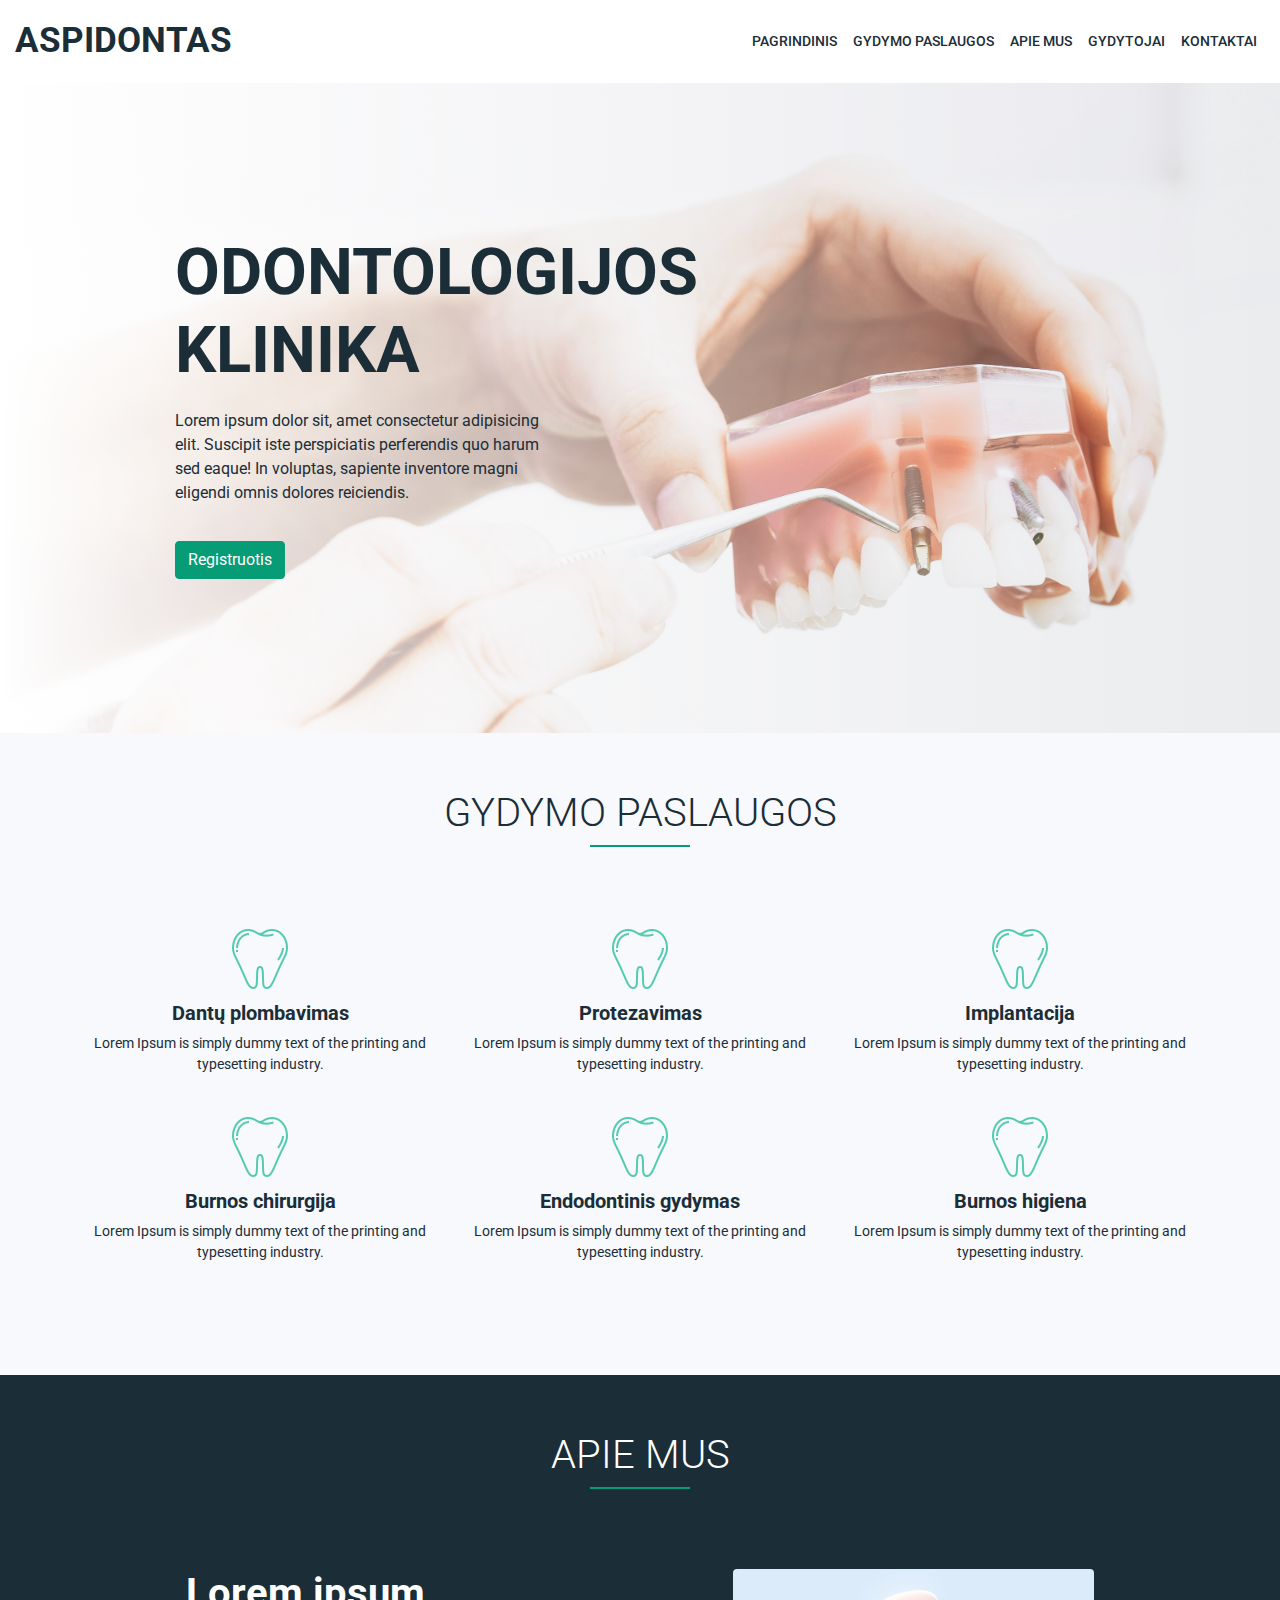
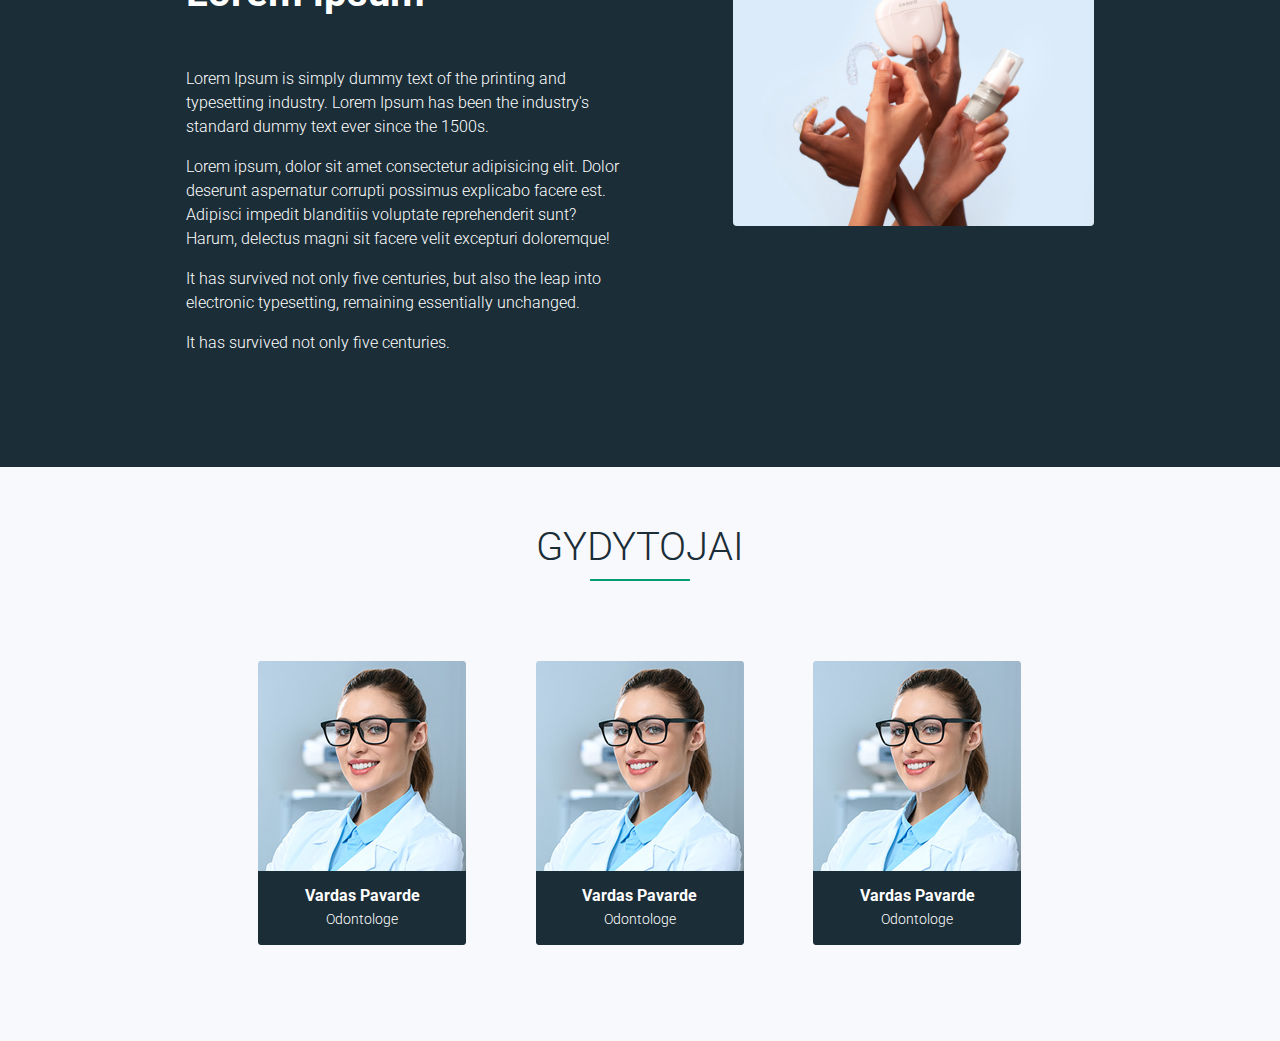
==== index.html @ 265f840d "gydytojai" ====
<!DOCTYPE html>

<html lang="en">

<head>
  <meta charset="utf-8" />
  <meta name="viewport" content="width=device-width, initial-scale=1, shrink-to-fit=no" />
  <title>Odontologijos Klinika</title>
  <meta name="description" content="Odontologijos klinika" />
  <meta name="author" content="laucys" />

  <link rel="stylesheet" href="https://stackpath.bootstrapcdn.com/bootstrap/4.4.1/css/bootstrap.min.css"
    integrity="sha384-Vkoo8x4CGsO3+Hhxv8T/Q5PaXtkKtu6ug5TOeNV6gBiFeWPGFN9MuhOf23Q9Ifjh" crossorigin="anonymous">
  <link rel="stylesheet" type="text/css" href="css/styles.css" />
  <link rel="stylesheet" type="text/css" href="css/spacing.css" />
  <link
    href="https://fonts.googleapis.com/css?family=Roboto:100,100i,300,300i,400,400i,500,500i,700,700i,900,900i&display=swap"
    rel="stylesheet" />
</head>

<body>
    <div class="container-fluid nav-con">
        <nav class="navbar navbar-expand-lg navbar-light mr-auto ml-auto">
            <a class="navbar-brand nav-logo" href="#">
              ASPIDONTAS
            </a>

            <button class="navbar-toggler" type="button" data-toggle="collapse" data-target="#navbarNav" aria-controls="navbarNav" aria-expanded="false" aria-label="Toggle navigation">
                <span class="navbar-toggler-icon"></span>
              </button>

              <div class="collapse navbar-collapse" id="navbarNav">
                <ul class="nav navbar-nav ml-auto">

                  <li class="nav-item">
                    <a class="nav-link" href="#">PAGRINDINIS</a>

                  </li>
                  <li class="nav-item">
                    <a class="nav-link" href="#">GYDYMO PASLAUGOS</a>       
                  </li>
                  <li class="nav-item">
                    <a class="nav-link" href="#">APIE MUS</a>             
                  </li>
                  <li class="nav-item">
                    <a class="nav-link" href="#">GYDYTOJAI</a>                   
                  </li>
                  <li class="nav-item">
                    <a class="nav-link" href="#">KONTAKTAI</a>                   
                  </li>
                </ul>
              </div>
          </nav>
    </div>
    <div class="container-fluid slider-con">
        <div class="row slider-row w-75 mr-auto ml-auto">
            <div class="col-lg-5 slider-text">
                <h1>Odontologijos klinika</h1>
                <p>Lorem ipsum dolor sit, amet consectetur adipisicing elit. Suscipit iste perspiciatis perferendis quo harum sed eaque! In voluptas, sapiente inventore magni eligendi omnis dolores reiciendis.
                </p>
                <button type="button" class="btn btn-primary">Registruotis</button>
            </div>
        </div>
    </div>

    <div class="container pt-6 pb-10">
      <div class="row justify-content-center">
        <div class="heading w-100">
          <h1>Gydymo paslaugos</h1>
        </div>
        <div class="line mb-8"></div>
      </div>
        <div class="row text-center">
          <div class="col-md-4 services-list">
            <img src="/img/tooth.png" alt="tooth icon">
            <h5>Dantų plombavimas</h5>
            <p>Lorem Ipsum is simply dummy text of the printing and typesetting industry.</p>
          </div>
          <div class="col-md-4 services-list">
            <img src="/img/tooth.png" alt="tooth icon">
            <h5>Protezavimas</h5>
            <p>Lorem Ipsum is simply dummy text of the printing and typesetting industry.</p>
          </div>
          <div class="col-md-4 services-list">
            <img src="/img/tooth.png" alt="tooth icon">
            <h5>Implantacija</h5>
            <p>Lorem Ipsum is simply dummy text of the printing and typesetting industry.</p>
          </div>
        </div>
        <div class="row text-center mt-4">
          <div class="col-md-4 services-list">
            <img src="/img/tooth.png" alt="tooth icon">
            <h5>Burnos chirurgija</h5>
            <p>Lorem Ipsum is simply dummy text of the printing and typesetting industry.</p>
          </div>
          <div class="col-md-4 services-list">
            <img src="/img/tooth.png" alt="tooth icon">
            <h5>Endodontinis gydymas</h5>
            <p>Lorem Ipsum is simply dummy text of the printing and typesetting industry.</p>
          </div>
          <div class="col-md-4 services-list">
            <img src="/img/tooth.png" alt="tooth icon">
            <h5>Burnos higiena</h5>
            <p>Lorem Ipsum is simply dummy text of the printing and typesetting industry.</p>
          </div>
        </div>
    </div>

    <div class="container-fluid pt-6 pb-10 about">
      <div class="row justify-content-center">
        <div class="heading w-100">
          <h1>Apie mus</h1>
        </div>
        <div class="line mb-8"></div>
      </div>
      <div class="row w-75 mr-auto ml-auto">
        <div class="col-md-6 about-text">
          <h1>Lorem ipsum</h1>
          <p class="text-1">Lorem Ipsum is simply dummy text of the printing and typesetting industry. Lorem Ipsum has been the industry's standard dummy text ever since the 1500s. </p>
          <p>Lorem ipsum, dolor sit amet consectetur adipisicing elit. Dolor deserunt aspernatur corrupti possimus explicabo facere est. Adipisci impedit blanditiis voluptate reprehenderit sunt? Harum, delectus magni sit facere velit excepturi doloremque! </p>
          <p>It has survived not only five centuries, but also the leap into electronic typesetting, remaining essentially unchanged. </p>
          <p>It has survived not only five centuries.</p>
        </div>
        <div class="col-md-5 about-img ml-auto">
          <img src="img/apie-mus.jpg" alt="about-us image">
        </div>
      </div>
    </div>

    <div class="container pt-6 pb-10">
      <div class="row justify-content-center">
        <div class="heading w-100">
          <h1>Gydytojai</h1>
        </div>
        <div class="line mb-8"></div>
      </div>
      <div class="row w-75 text-center mr-auto ml-auto">
        <div class="col-md-4 doctors">
          <img src="/img/doctor.png" alt="doctor">
          <div class="doctor-name">Vardas Pavarde</div>
          <div class="doctor-ocupation">Odontologe</div>
        </div>
        <div class="col-md-4 doctors">
          <img src="/img/doctor.png" alt="doctor">
          <div class="doctor-name">Vardas Pavarde</div>
          <div class="doctor-ocupation">Odontologe</div>
        </div>
        <div class="col-md-4 doctors">
          <img src="/img/doctor.png" alt="doctor">
          <div class="doctor-name">Vardas Pavarde</div>
          <div class="doctor-ocupation">Odontologe</div>
        </div>
        </div>
    </div>
    



  <script src="js/scripts.js"></script>
  <script src="https://code.jquery.com/jquery-3.4.1.slim.min.js"
    integrity="sha384-J6qa4849blE2+poT4WnyKhv5vZF5SrPo0iEjwBvKU7imGFAV0wwj1yYfoRSJoZ+n"
    crossorigin="anonymous"></script>
  <script src="https://cdn.jsdelivr.net/npm/popper.js@1.16.0/dist/umd/popper.min.js"
    integrity="sha384-Q6E9RHvbIyZFJoft+2mJbHaEWldlvI9IOYy5n3zV9zzTtmI3UksdQRVvoxMfooAo"
    crossorigin="anonymous"></script>
  <script src="https://stackpath.bootstrapcdn.com/bootstrap/4.4.1/js/bootstrap.min.js"
    integrity="sha384-wfSDF2E50Y2D1uUdj0O3uMBJnjuUD4Ih7YwaYd1iqfktj0Uod8GCExl3Og8ifwB6"
    crossorigin="anonymous"></script>
</body>

</html>
---- css/styles.css ----
/* Primary color: #1b2d37*/
/* Secondary color: #069c75*/

* {
    margin: 0;
    padding: 0;
    box-sizing: border-box;
}

html,
body {
    background-color: #f7f9fc;
    color:#1b2d37;
    font-family: 'Roboto', sans-serif;
    text-rendering: optimizeLegibility;
    overflow-x: hidden;
    scroll-behavior: smooth;
}

/************************************/
/*********  COMMON CLASSES  *********/
/************************************/



/************************************/
/*************  NAVBAR  *************/
/************************************/
.nav-con {
    background-color: #fff;
    padding-right: 15px;
    padding-left: 15px;
    margin-right: auto;
    margin-left: auto;
}

nav {
    max-width: 1366px;
}

.navbar {
    padding: 10px 0;
}

.navbar a {
    color: #1b2d37!important;
}

.nav-logo {
    font-size: 35px;
    font-weight: bold;
}

.nav-link {
    font-size: 14px;
    font-weight: 500;
}

ul.nav a:hover { 
    color: #069c75 !important;
}

/************************************/
/*************  SLIDER  *************/
/************************************/

.slider-con {
    padding: 0;
    height: 650px;
    background-image: linear-gradient(to right, #fff, rgba(255, 255, 255, 0)), url(/img/header3.jpg);
    background-size: cover;
    background-position: left;
    display: flex;
    align-items: center;
}

.slider-row {
    margin-top: -50px;
    height: 300px;
}

.slider-text h1 {
    font-size: 65px;
    text-transform: uppercase;
    font-weight: 700;
}

.slider-text p {
    margin-top: 20px;
}

.btn-primary {
    margin-top: 20px;
    background-color: #069c75;
    border-color: #069c75;
}

.btn-primary:hover {
    background-color: #1b2d37;
    border-color: #1b2d37;
}

/************************************/
/********  GYDYMO PASLAUGOS  ********/
/************************************/

.heading h1 {
    text-transform: uppercase;
    font-weight: 300;
    text-align: center;
}

.line {
    width: 100px;
    height: 2px;
    background-color: #069c75 ;
}

.services-list h5 {
    margin-top: 10px;
    font-weight: bold;
}

.services-list p {
    font-size: 14px;
}

/************************************/
/************  APIE MUS  ************/
/************************************/

.about {
    background-color: #1b2d37;
    color: #fff;
}

.about-text h1 {
    font-weight: bold;
}

.about-text p {
    font-weight: 300;
}

.text-1 {
    margin-top: 50px;
}

.about-img img {
    border-radius: 4px;
    width: 100%;
}

/************************************/
/************  GYDYTOJAI  ***********/
/************************************/

.doctors {
    position: relative;
}

.doctors img {
    opacity: 1;
	-webkit-transition: .3s ease-in-out;
	transition: .3s ease-in-out;
}

.doctors:hover img {
    cursor: pointer;
    opacity: .5;
}

.doctor-name {
  position: absolute;
  top: 83%;
  left: 50%;
  transform: translate(-50%, -50%);
  color: #fff;
  font-weight: bold;
}

.doctor-ocupation {
  position: absolute;
  top: 91%;
  left: 50%;
  transform: translate(-50%, -50%);
  color: #fff;
  font-size: 14px;
  font-weight: 300;
}
---- css/spacing.css ----
.mt-6 {
    margin-top: 3.5rem;
}

.mt-7 {
    margin-top: 4rem;
}

.mt-8 {
    margin-top: 5rem;
}

.mt-9 {
    margin-top: 5.5rem;
}

.mt-10 {
    margin-top: 6rem;
}

.mb-6 {
    margin-bottom: 3.5rem;
}

.mb-7 {
    margin-bottom: 4rem;
}

.mb-8 {
    margin-bottom: 5rem;
}

.mb-9 {
    margin-bottom: 5.5rem;
}

.mb-10 {
    margin-bottom: 6rem;
}

.pt-6 {
    padding-top: 3.5rem;
}

.pt-7 {
    padding-top: 4rem;
}

.pt-8 {
    padding-top: 5rem;
}

.pt-9 {
    padding-top: 5.5rem;
}

.pt-10 {
    padding-top: 6rem;
}

.pb-6 {
    padding-bottom: 3.5rem;
}

.pb-7 {
    padding-bottom: 4rem;
}

.pb-8 {
    padding-bottom: 5rem;
}

.pb-9 {
    padding-bottom: 5.5rem;
}

.pb-10 {
    padding-bottom: 6rem;
}
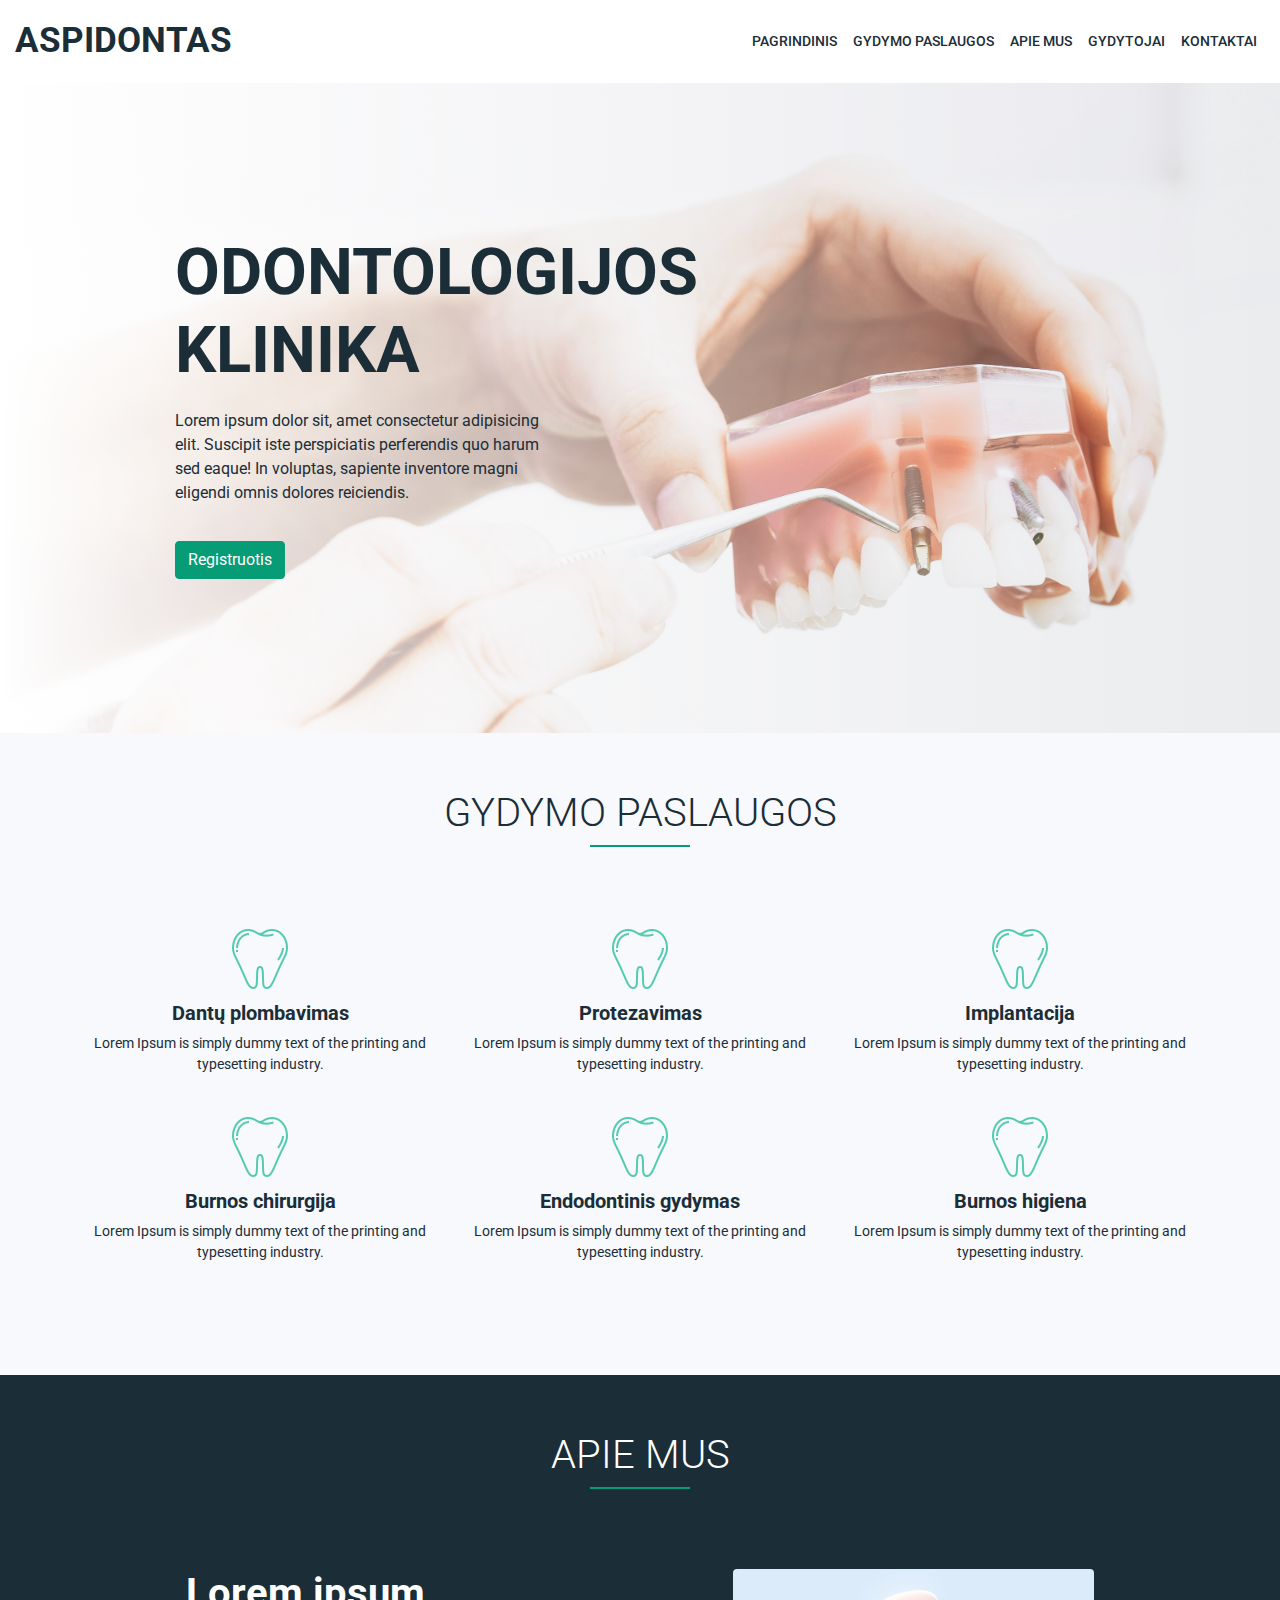
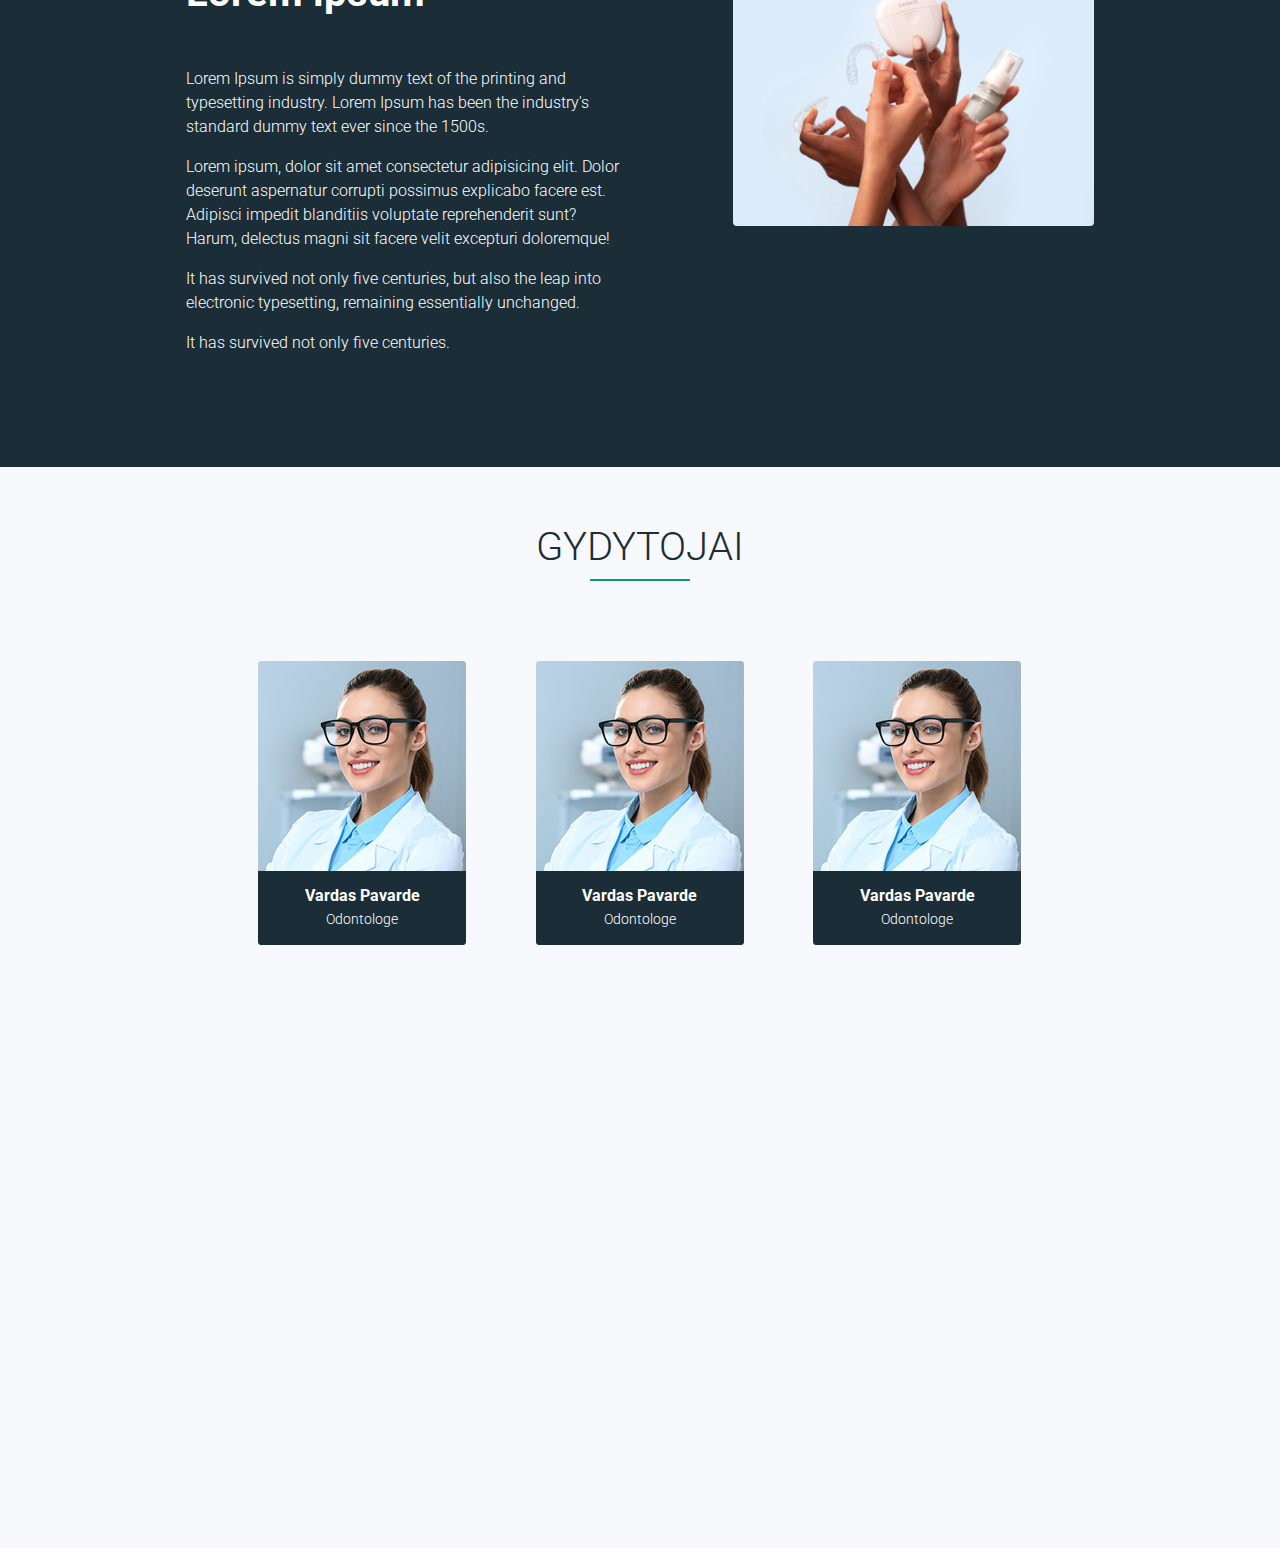
==== commit 44aee5b4: "zemelapis" ====
--- a/index.html
+++ b/index.html
@@ -34,7 +34,6 @@
 
                   <li class="nav-item">
                     <a class="nav-link" href="#">PAGRINDINIS</a>
-
                   </li>
                   <li class="nav-item">
                     <a class="nav-link" href="#">GYDYMO PASLAUGOS</a>       
@@ -152,6 +151,12 @@
         </div>
         </div>
     </div>
+
+    <div class="container-fluid">
+      <div class="row justify-content-center">
+        <div class="col-12"><iframe src="https://www.google.com/maps/embed?pb=!1m18!1m12!1m3!1d2231.9581708933497!2d22.252516216053206!3d55.98475398154574!2m3!1f0!2f0!3f0!3m2!1i1024!2i768!4f13.1!3m3!1m2!1s0x46e59f7e87da0247%3A0xd74ac0134aa197ff!2sS.%20Daukanto%20g.%2010%2C%20Tel%C5%A1iai%2087123!5e0!3m2!1sen!2slt!4v1580665740295!5m2!1sen!2slt" width="100%" height="500" frameborder="0" style="border:0;" allowfullscreen=""></iframe></div>
+      </div>
+    </div>
     
 
 
--- a/css/styles.css
+++ b/css/styles.css
@@ -187,4 +187,9 @@
   color: #fff;
   font-size: 14px;
   font-weight: 300;
-}+}
+
+/************************************/
+/************  ZEMELAPIS  ***********/
+/************************************/
+
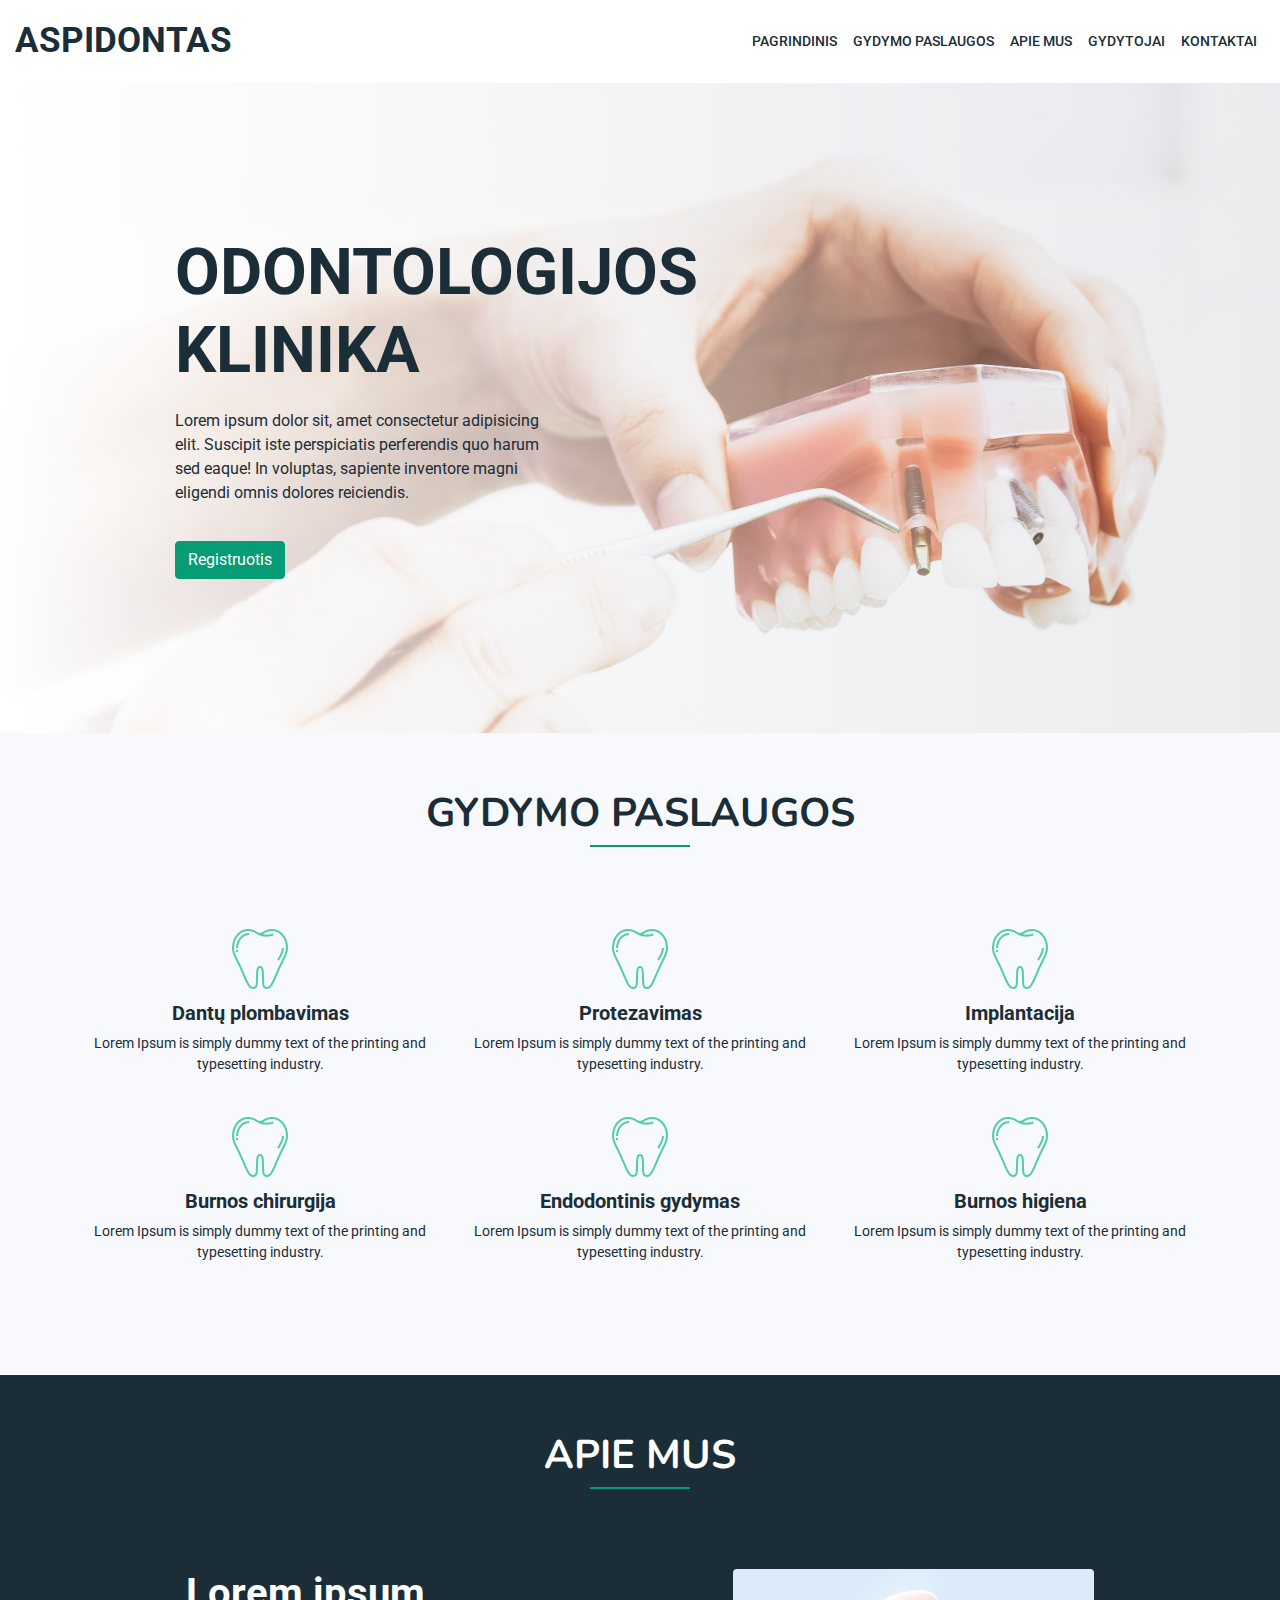
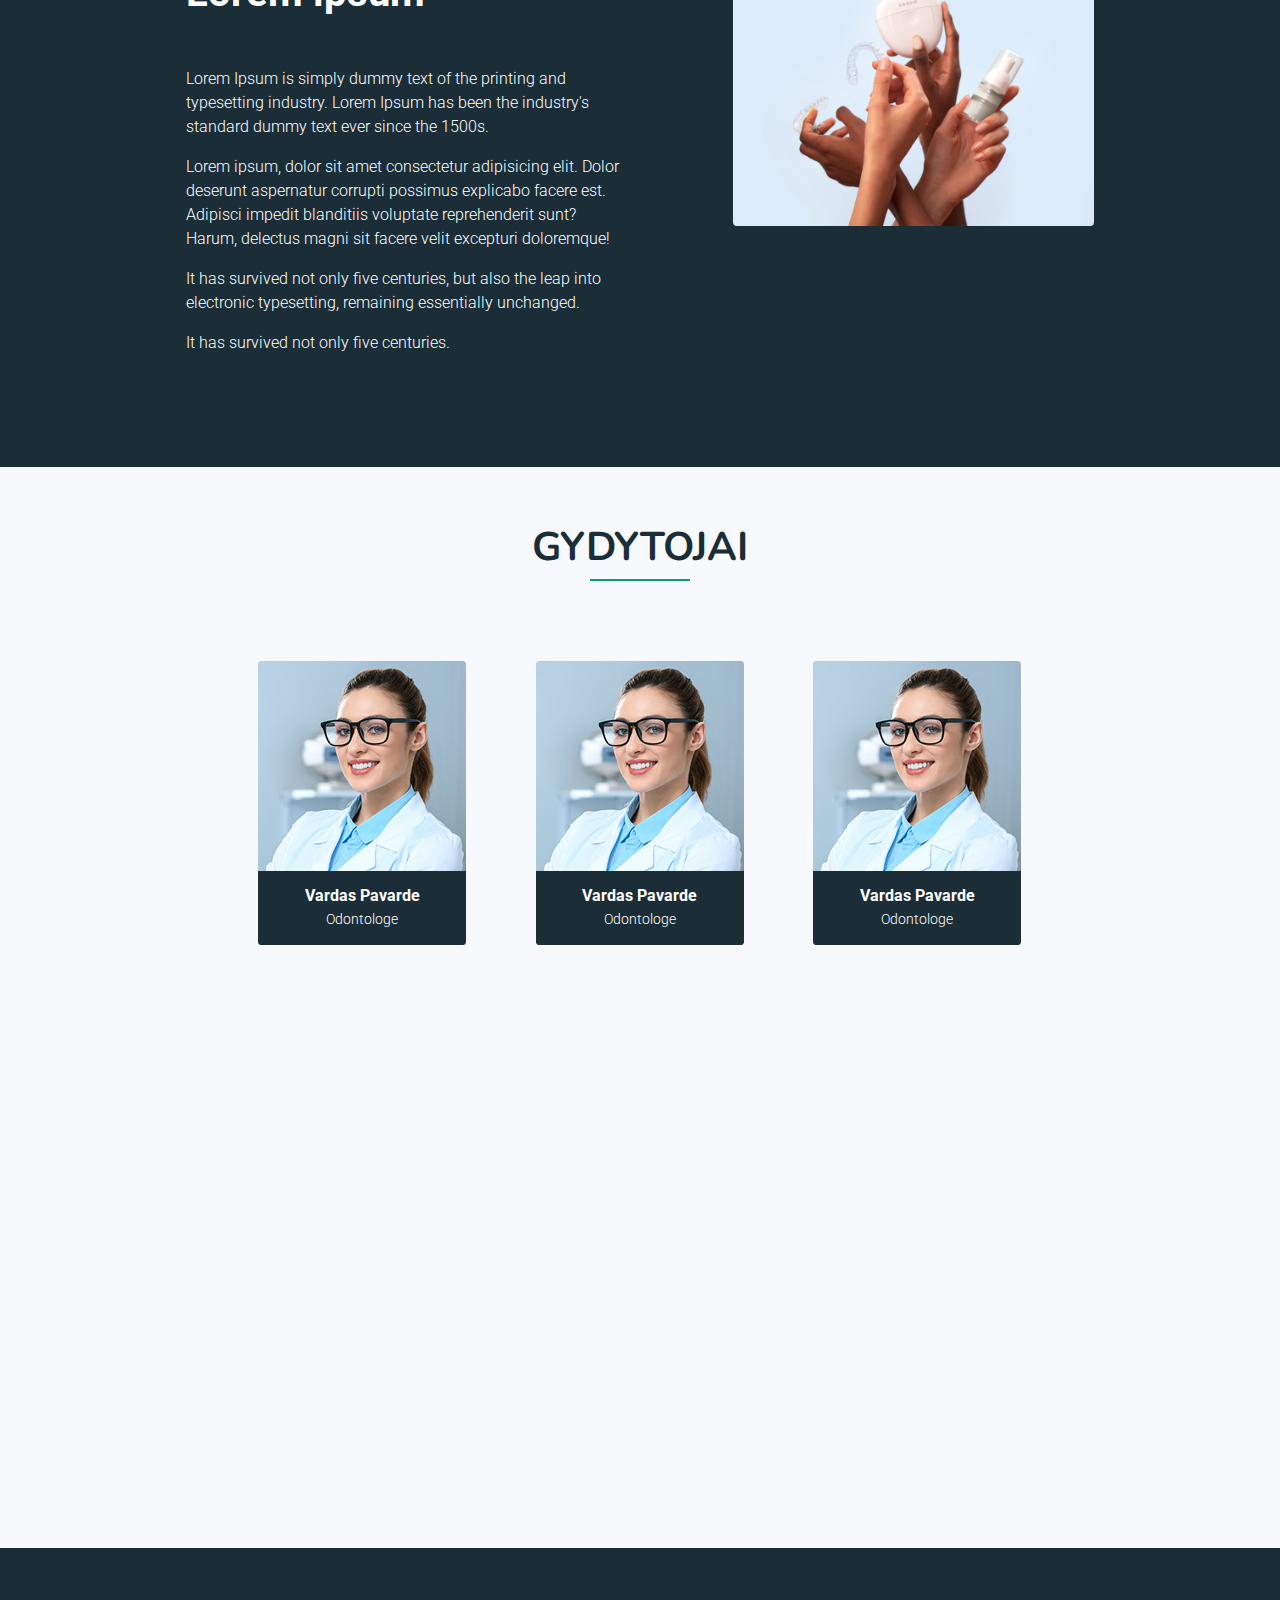
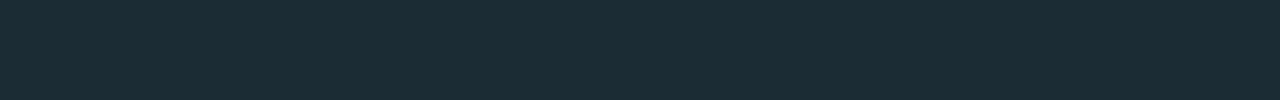
==== commit a0c5e5bd: "nunito font" ====
--- a/index.html
+++ b/index.html
@@ -14,8 +14,10 @@
   <link rel="stylesheet" type="text/css" href="css/styles.css" />
   <link rel="stylesheet" type="text/css" href="css/spacing.css" />
   <link
-    href="https://fonts.googleapis.com/css?family=Roboto:100,100i,300,300i,400,400i,500,500i,700,700i,900,900i&display=swap"
+    href="https://fonts.googleapis.com/css?family=Roboto:100,300,400,500,700,900&display=swap"
     rel="stylesheet" />
+    <link href="https://fonts.googleapis.com/css?family=Nunito:300,400,700&display=swap&subset=latin-ext" rel="stylesheet">
+
 </head>
 
 <body>
@@ -157,6 +159,14 @@
         <div class="col-12"><iframe src="https://www.google.com/maps/embed?pb=!1m18!1m12!1m3!1d2231.9581708933497!2d22.252516216053206!3d55.98475398154574!2m3!1f0!2f0!3f0!3m2!1i1024!2i768!4f13.1!3m3!1m2!1s0x46e59f7e87da0247%3A0xd74ac0134aa197ff!2sS.%20Daukanto%20g.%2010%2C%20Tel%C5%A1iai%2087123!5e0!3m2!1sen!2slt!4v1580665740295!5m2!1sen!2slt" width="100%" height="500" frameborder="0" style="border:0;" allowfullscreen=""></iframe></div>
       </div>
     </div>
+
+    <div class="container-fluid pt-6 pb-10 about">
+      <div class="row">
+        <div class="col-md-4"></div>
+        <div class="col-md-4"></div>
+        <div class="col-md-4"></div>
+      </div>
+    </div>
     
 
 
--- a/css/styles.css
+++ b/css/styles.css
@@ -105,8 +105,9 @@
 /************************************/
 
 .heading h1 {
+    font-family: 'Nunito', sans-serif;
     text-transform: uppercase;
-    font-weight: 300;
+    font-weight: bold;
     text-align: center;
 }
 
@@ -193,3 +194,9 @@
 /************  ZEMELAPIS  ***********/
 /************************************/
 
+
+
+/************************************/
+/************  FOOTERIS  ************/
+/************************************/
+
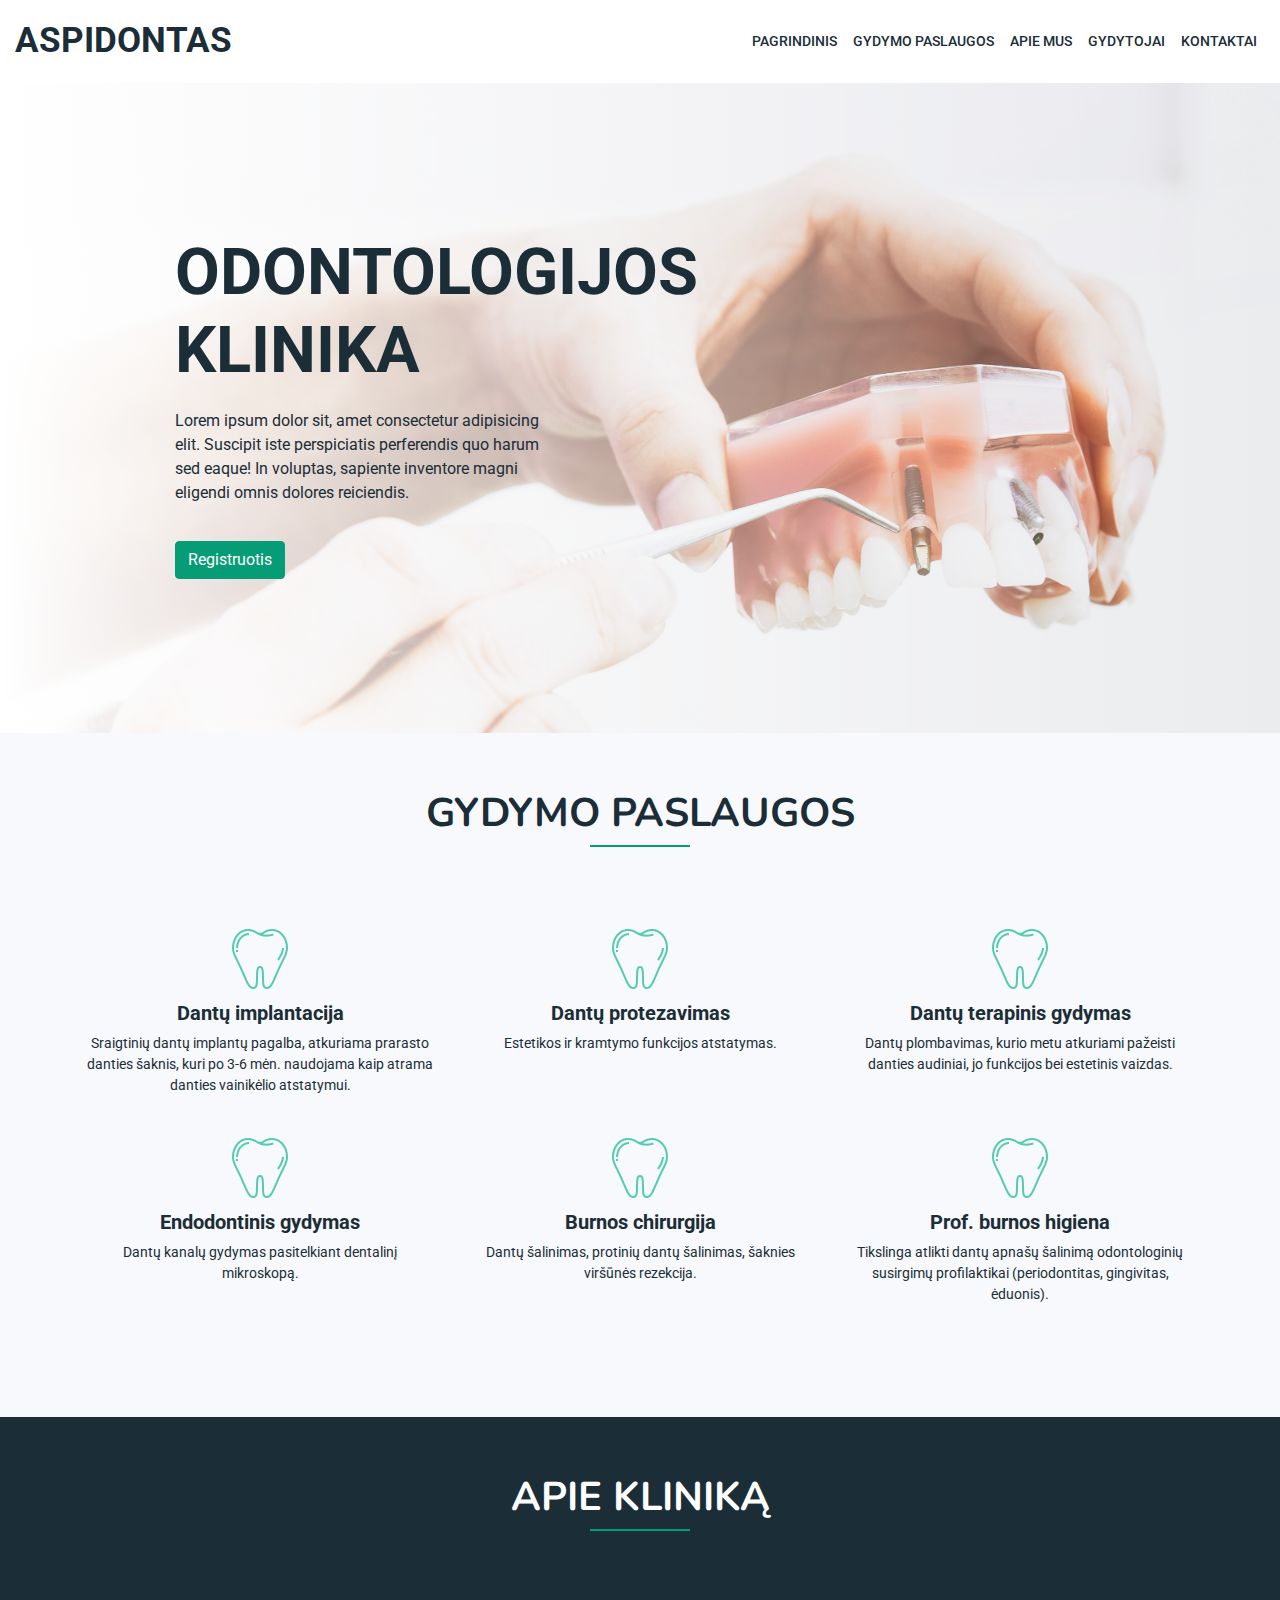
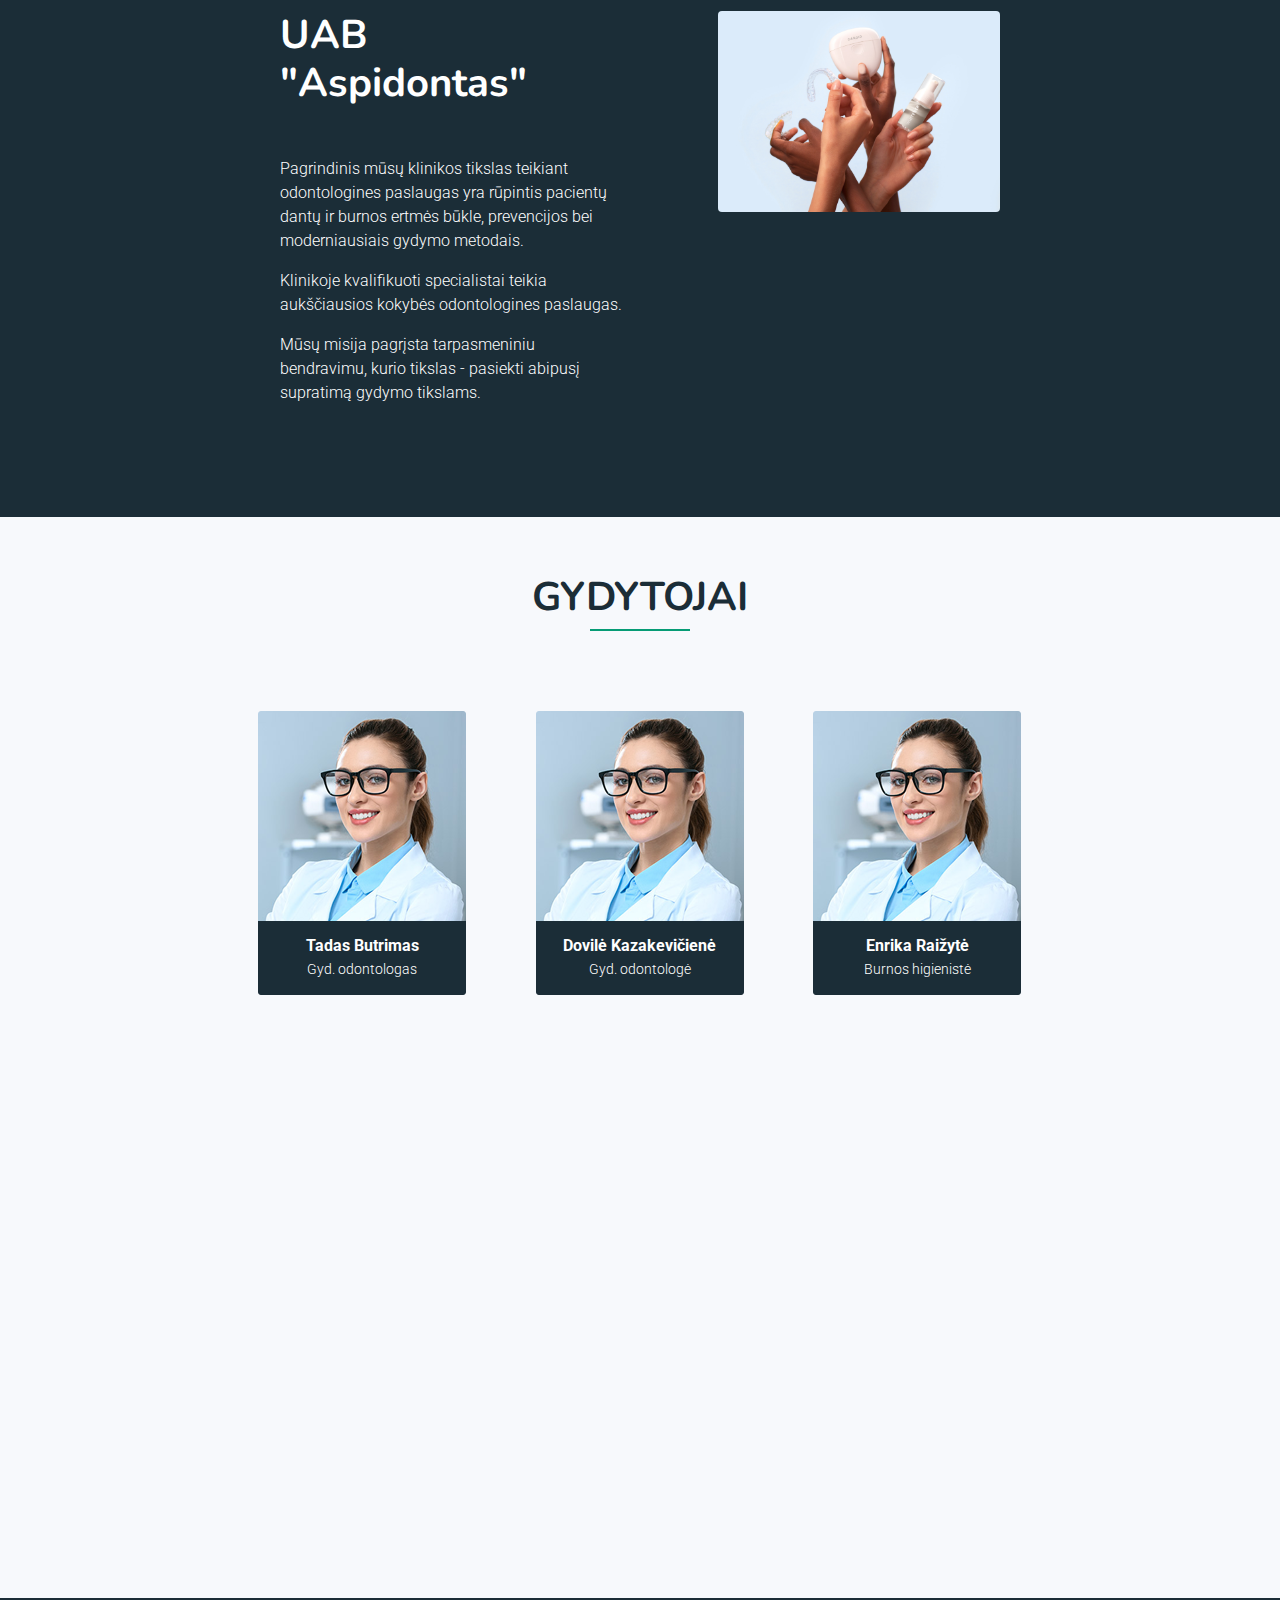
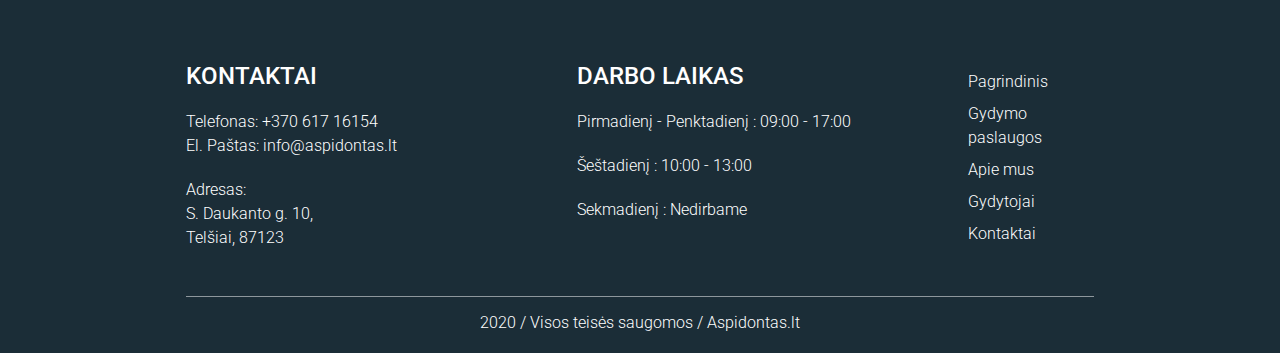
==== commit 4bfbcbf5: "footer" ====
--- a/index.html
+++ b/index.html
@@ -74,35 +74,35 @@
         <div class="row text-center">
           <div class="col-md-4 services-list">
             <img src="/img/tooth.png" alt="tooth icon">
-            <h5>Dantų plombavimas</h5>
-            <p>Lorem Ipsum is simply dummy text of the printing and typesetting industry.</p>
-          </div>
-          <div class="col-md-4 services-list">
-            <img src="/img/tooth.png" alt="tooth icon">
-            <h5>Protezavimas</h5>
-            <p>Lorem Ipsum is simply dummy text of the printing and typesetting industry.</p>
-          </div>
-          <div class="col-md-4 services-list">
-            <img src="/img/tooth.png" alt="tooth icon">
-            <h5>Implantacija</h5>
-            <p>Lorem Ipsum is simply dummy text of the printing and typesetting industry.</p>
+            <h5>Dantų implantacija</h5>
+            <p>Sraigtinių dantų implantų pagalba, atkuriama prarasto danties šaknis, kuri po 3-6 mėn. naudojama kaip atrama danties vainikėlio atstatymui.</p>
+          </div>
+          <div class="col-md-4 services-list">
+            <img src="/img/tooth.png" alt="tooth icon">
+            <h5>Dantų protezavimas</h5>
+            <p>Estetikos ir kramtymo funkcijos atstatymas.</p>
+          </div>
+          <div class="col-md-4 services-list">
+            <img src="/img/tooth.png" alt="tooth icon">
+            <h5>Dantų terapinis gydymas</h5>
+            <p>Dantų plombavimas, kurio metu atkuriami pažeisti danties audiniai, jo funkcijos bei estetinis vaizdas.</p>
           </div>
         </div>
         <div class="row text-center mt-4">
           <div class="col-md-4 services-list">
             <img src="/img/tooth.png" alt="tooth icon">
+            <h5>Endodontinis gydymas</h5>
+            <p>Dantų kanalų gydymas pasitelkiant dentalinį mikroskopą.</p>
+          </div>
+          <div class="col-md-4 services-list">
+            <img src="/img/tooth.png" alt="tooth icon">
             <h5>Burnos chirurgija</h5>
-            <p>Lorem Ipsum is simply dummy text of the printing and typesetting industry.</p>
-          </div>
-          <div class="col-md-4 services-list">
-            <img src="/img/tooth.png" alt="tooth icon">
-            <h5>Endodontinis gydymas</h5>
-            <p>Lorem Ipsum is simply dummy text of the printing and typesetting industry.</p>
-          </div>
-          <div class="col-md-4 services-list">
-            <img src="/img/tooth.png" alt="tooth icon">
-            <h5>Burnos higiena</h5>
-            <p>Lorem Ipsum is simply dummy text of the printing and typesetting industry.</p>
+            <p>Dantų šalinimas, protinių dantų šalinimas, šaknies viršūnės rezekcija.</p>
+          </div>
+          <div class="col-md-4 services-list">
+            <img src="/img/tooth.png" alt="tooth icon">
+            <h5>Prof. burnos higiena </h5>
+            <p>Tikslinga atlikti dantų apnašų šalinimą odontologinių susirgimų profilaktikai (periodontitas, gingivitas, ėduonis).</p>
           </div>
         </div>
     </div>
@@ -110,17 +110,17 @@
     <div class="container-fluid pt-6 pb-10 about">
       <div class="row justify-content-center">
         <div class="heading w-100">
-          <h1>Apie mus</h1>
+          <h1>Apie kliniką</h1>
         </div>
         <div class="line mb-8"></div>
       </div>
-      <div class="row w-75 mr-auto ml-auto">
+      <div class="row w-60 mr-auto ml-auto">
         <div class="col-md-6 about-text">
-          <h1>Lorem ipsum</h1>
-          <p class="text-1">Lorem Ipsum is simply dummy text of the printing and typesetting industry. Lorem Ipsum has been the industry's standard dummy text ever since the 1500s. </p>
-          <p>Lorem ipsum, dolor sit amet consectetur adipisicing elit. Dolor deserunt aspernatur corrupti possimus explicabo facere est. Adipisci impedit blanditiis voluptate reprehenderit sunt? Harum, delectus magni sit facere velit excepturi doloremque! </p>
-          <p>It has survived not only five centuries, but also the leap into electronic typesetting, remaining essentially unchanged. </p>
-          <p>It has survived not only five centuries.</p>
+          <h1>UAB "Aspidontas"</h1>
+          <p class="text-1">Pagrindinis mūsų klinikos tikslas teikiant odontologines paslaugas yra rūpintis pacientų dantų ir burnos ertmės būkle, prevencijos bei moderniausiais gydymo metodais. </p>
+          <p>Klinikoje kvalifikuoti specialistai teikia aukščiausios kokybės odontologines paslaugas.</p>
+          <p>Mūsų misija pagrįsta tarpasmeniniu bendravimu, kurio tikslas - pasiekti abipusį supratimą gydymo tikslams.</p>
+          
         </div>
         <div class="col-md-5 about-img ml-auto">
           <img src="img/apie-mus.jpg" alt="about-us image">
@@ -138,18 +138,18 @@
       <div class="row w-75 text-center mr-auto ml-auto">
         <div class="col-md-4 doctors">
           <img src="/img/doctor.png" alt="doctor">
-          <div class="doctor-name">Vardas Pavarde</div>
-          <div class="doctor-ocupation">Odontologe</div>
+          <div class="doctor-name">Tadas Butrimas</div>
+          <div class="doctor-ocupation">Gyd. odontologas</div>
         </div>
         <div class="col-md-4 doctors">
           <img src="/img/doctor.png" alt="doctor">
-          <div class="doctor-name">Vardas Pavarde</div>
-          <div class="doctor-ocupation">Odontologe</div>
+          <div class="doctor-name dovile">Dovilė Kazakevičienė</div>
+          <div class="doctor-ocupation">Gyd. odontologė</div>
         </div>
         <div class="col-md-4 doctors">
           <img src="/img/doctor.png" alt="doctor">
-          <div class="doctor-name">Vardas Pavarde</div>
-          <div class="doctor-ocupation">Odontologe</div>
+          <div class="doctor-name">Enrika Raižytė</div>
+          <div class="doctor-ocupation">Burnos higienistė</div>
         </div>
         </div>
     </div>
@@ -160,11 +160,44 @@
       </div>
     </div>
 
-    <div class="container-fluid pt-6 pb-10 about">
-      <div class="row">
-        <div class="col-md-4"></div>
-        <div class="col-md-4"></div>
-        <div class="col-md-4"></div>
+    <div class="container-fluid pt-6 pb-6 about">
+      <div class="row w-75 mr-auto ml-auto mt-2">
+        <div class="col-md-5 left-footer">
+          <h4>Kontaktai</h4>
+          <p>
+            Telefonas: +370 617 16154 <br />
+            El. Paštas: info@aspidontas.lt
+          </p>
+          <p>
+            Adresas: <br />
+            S. Daukanto g. 10,<br />
+            Telšiai, 87123
+          </p>
+        </div>
+        <div class="col-md-5 middle-footer">
+          <h4>Darbo laikas</h4>
+          <p> Pirmadienį - Penktadienį : 09:00 - 17:00</p>
+          <p>Šeštadienį : 10:00 - 13:00</p>
+          <p> Sekmadienį : Nedirbame</p>
+        </div>
+        <div class="col-md-2 right-footer">
+          <ul>
+            <li><a href="#">Pagrindinis</a></li>
+            <li><a href="#">Gydymo paslaugos</a></li>
+            <li><a href="#">Apie mus</a></li>
+            <li><a href="#">Gydytojai</a></li>
+            <li><a href="#">Kontaktai</a></li>
+          </ul>
+        </div>
+        
+      </div>
+      <div class="row w-75 mr-auto ml-auto">
+        <div class="col-12">
+          <div class="line-footer">
+            <p>2020 / Visos teisės saugomos / Aspidontas.lt</p>
+          </div>
+          
+        </div>
       </div>
     </div>
     
--- a/css/styles.css
+++ b/css/styles.css
@@ -136,6 +136,7 @@
 }
 
 .about-text h1 {
+    font-family: 'Nunito', sans-serif;
     font-weight: bold;
 }
 
@@ -179,6 +180,16 @@
   color: #fff;
   font-weight: bold;
 }
+
+.dovile {
+    position: absolute;
+    top: 83%;
+    left: 50%;
+    transform: translate(-50%, -50%);
+    color: #fff;
+    font-weight: bold;
+    width: 200px;
+  }
 
 .doctor-ocupation {
   position: absolute;
@@ -200,3 +211,42 @@
 /************  FOOTERIS  ************/
 /************************************/
 
+.left-footer h4,
+.middle-footer h4 {
+    text-transform: uppercase;
+}
+
+.left-footer p {
+    font-weight: 300;
+    margin-top: 20px;
+}
+
+.middle-footer p {
+    font-weight: 300;
+    margin-top: 20px;
+    line-height: 24px;
+}
+
+
+.right-footer ul li {
+    list-style: none;
+    margin-top: 8px;
+}
+
+.right-footer ul li a {
+    color: #fff;
+    font-weight: 300;
+}
+
+.line-footer{
+    margin-top: 30px;
+    width: 100%;
+    height: 1px;
+    background-color: rgba(255, 255, 255, 0.507);
+}
+
+.line-footer p {
+    padding-top: 15px;
+    font-weight: 300;
+    text-align: center;
+}--- a/css/spacing.css
+++ b/css/spacing.css
@@ -78,3 +78,6 @@
     padding-bottom: 6rem;
 }
 
+.w-60 {
+    width: 60%;
+}
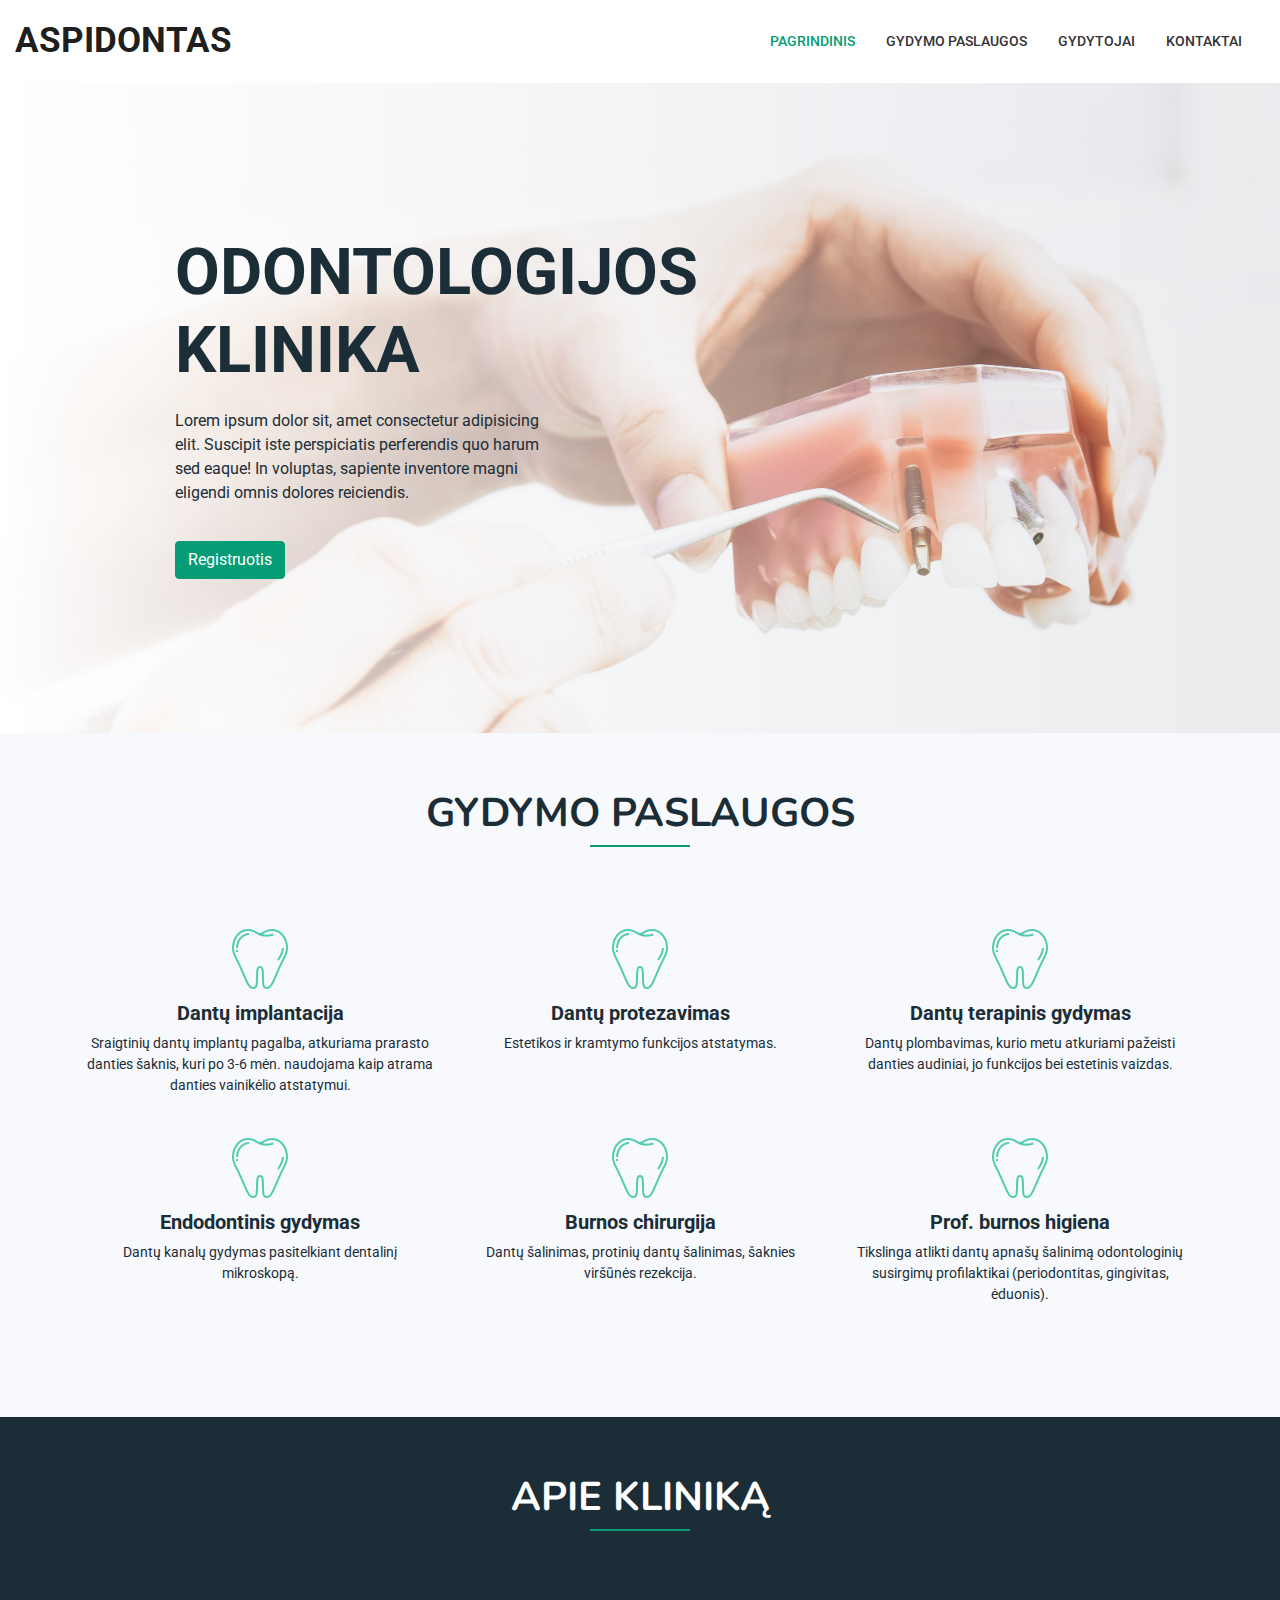
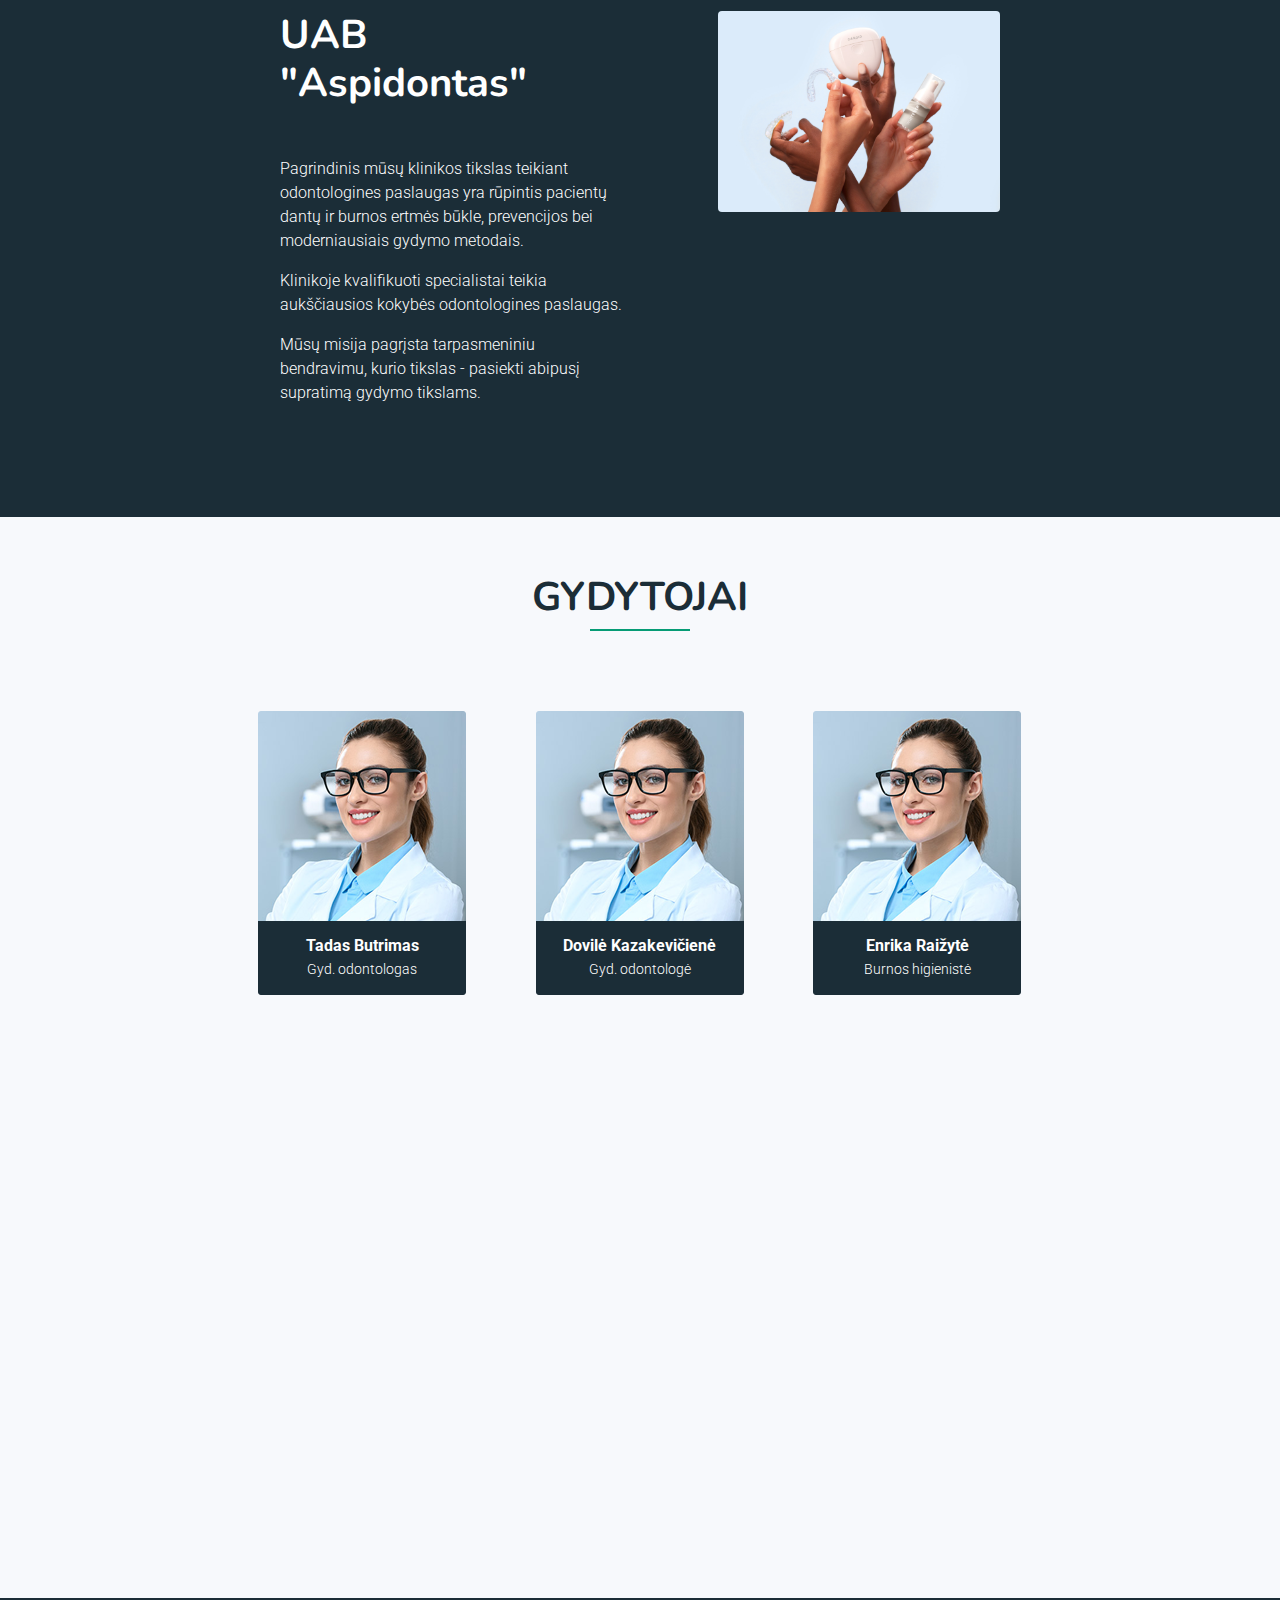
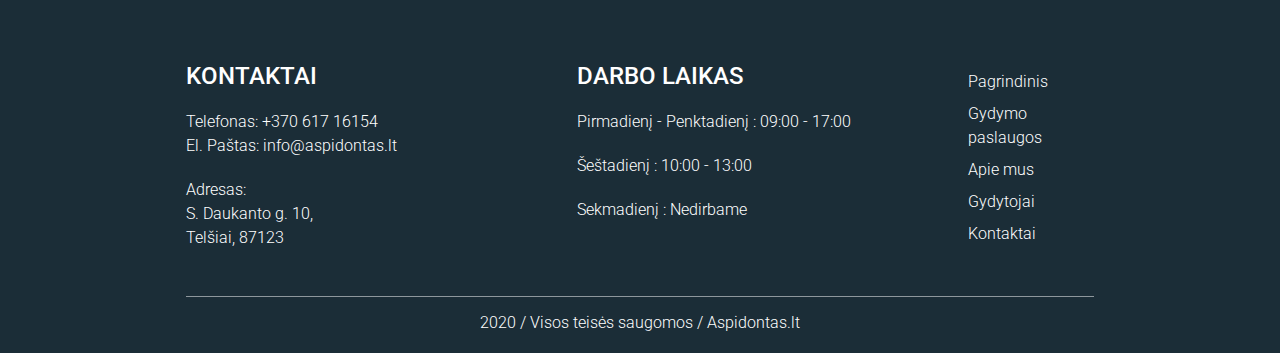
==== commit 56225e47: "nav active" ====
--- a/index.html
+++ b/index.html
@@ -23,7 +23,7 @@
 <body>
     <div class="container-fluid nav-con">
         <nav class="navbar navbar-expand-lg navbar-light mr-auto ml-auto">
-            <a class="navbar-brand nav-logo" href="#">
+            <a class="navbar-brand nav-logo" href="index.html">
               ASPIDONTAS
             </a>
 
@@ -35,13 +35,10 @@
                 <ul class="nav navbar-nav ml-auto">
 
                   <li class="nav-item">
-                    <a class="nav-link" href="#">PAGRINDINIS</a>
-                  </li>
-                  <li class="nav-item">
-                    <a class="nav-link" href="#">GYDYMO PASLAUGOS</a>       
-                  </li>
-                  <li class="nav-item">
-                    <a class="nav-link" href="#">APIE MUS</a>             
+                    <a class="nav-link current" href="index.html">PAGRINDINIS</a>
+                  </li>
+                  <li class="nav-item">
+                    <a class="nav-link" href="paslaugos.html">GYDYMO PASLAUGOS</a>       
                   </li>
                   <li class="nav-item">
                     <a class="nav-link" href="#">GYDYTOJAI</a>                   
--- a/css/styles.css
+++ b/css/styles.css
@@ -42,8 +42,13 @@
     padding: 10px 0;
 }
 
-.navbar a {
-    color: #1b2d37!important;
+.current {
+    color: #069c75 !important;
+   
+}
+
+.navbar-light .navbar-nav .nav-link {
+    color: #333;
 }
 
 .nav-logo {
@@ -54,11 +59,19 @@
 .nav-link {
     font-size: 14px;
     font-weight: 500;
-}
-
-ul.nav a:hover { 
+    transition: all .2s ease-out;
+}
+
+.nav-item {
+    padding: 0 15px 0 0;
+    
+}
+
+.nav-link:hover { 
     color: #069c75 !important;
 }
+
+
 
 /************************************/
 /*************  SLIDER  *************/
@@ -126,6 +139,12 @@
     font-size: 14px;
 }
 
+.inside-paslaugos {
+    justify-content: space-between;
+}
+
+
+
 /************************************/
 /************  APIE MUS  ************/
 /************************************/
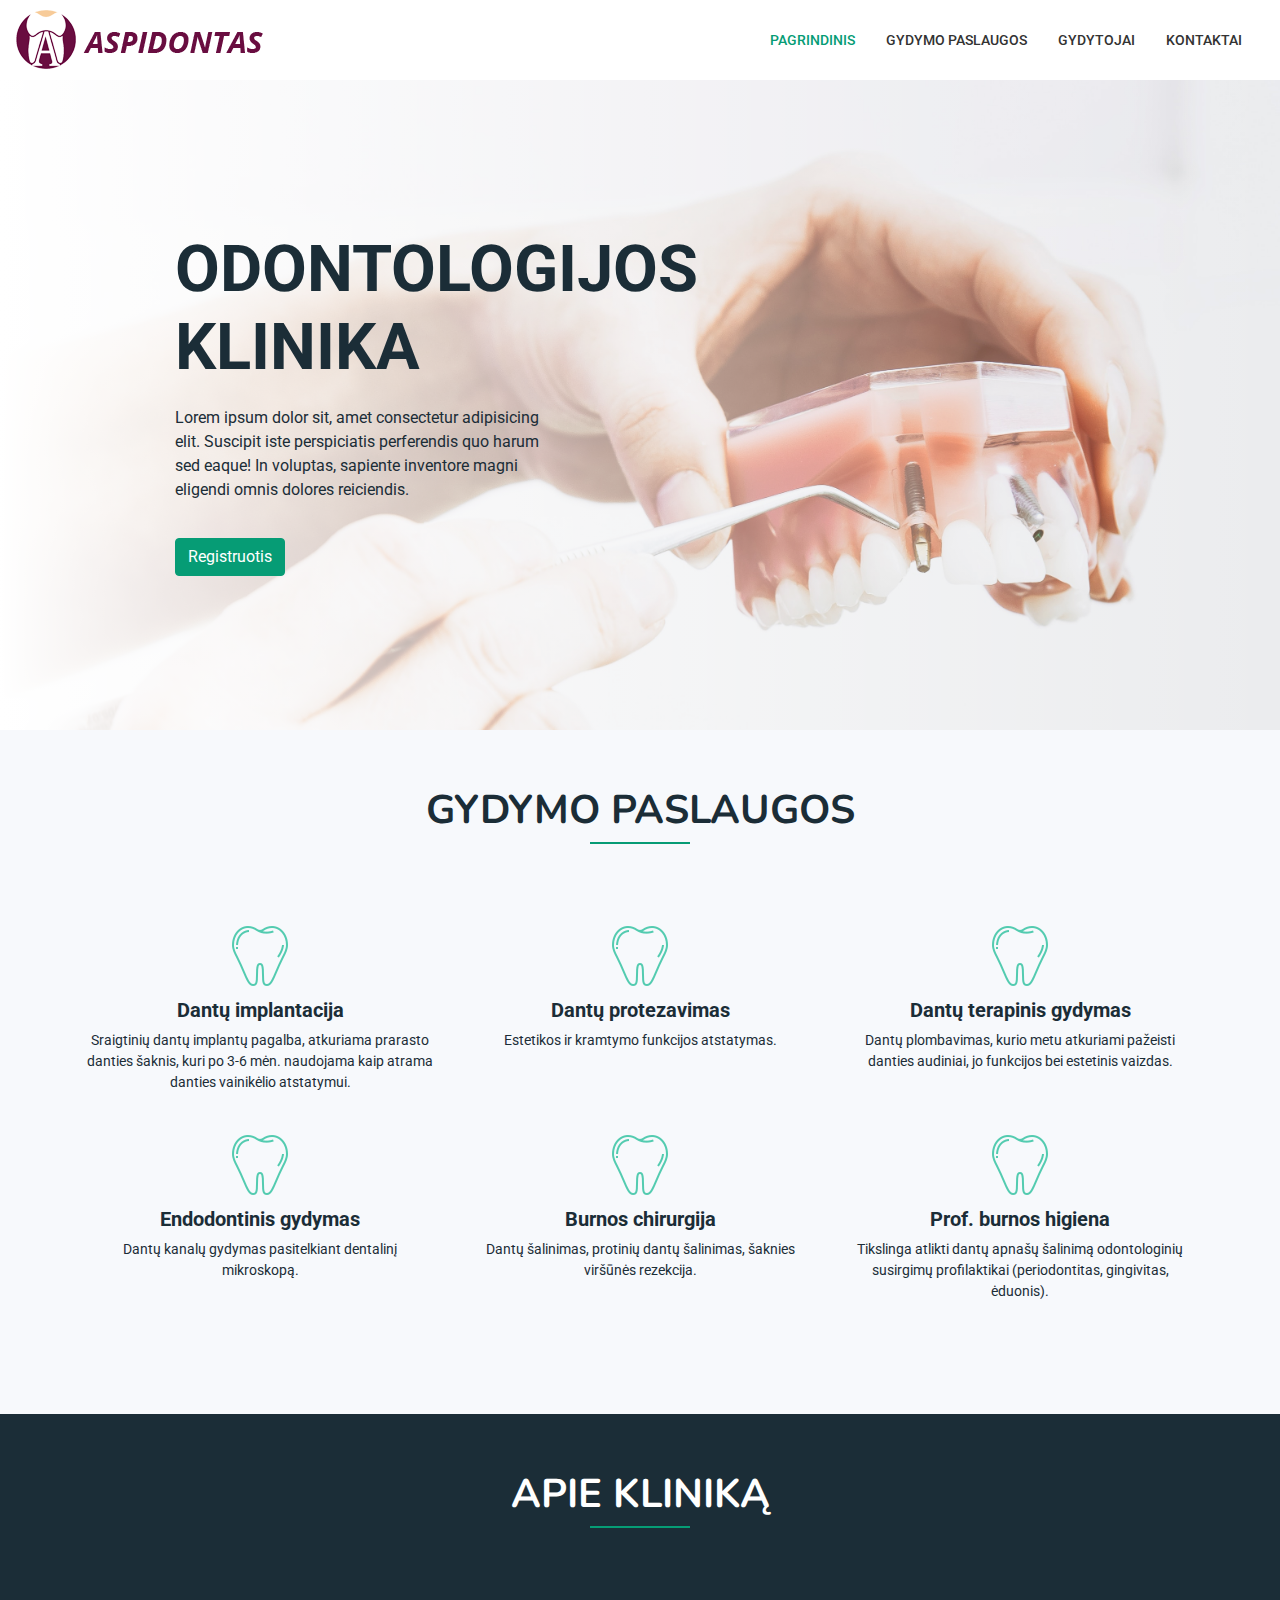
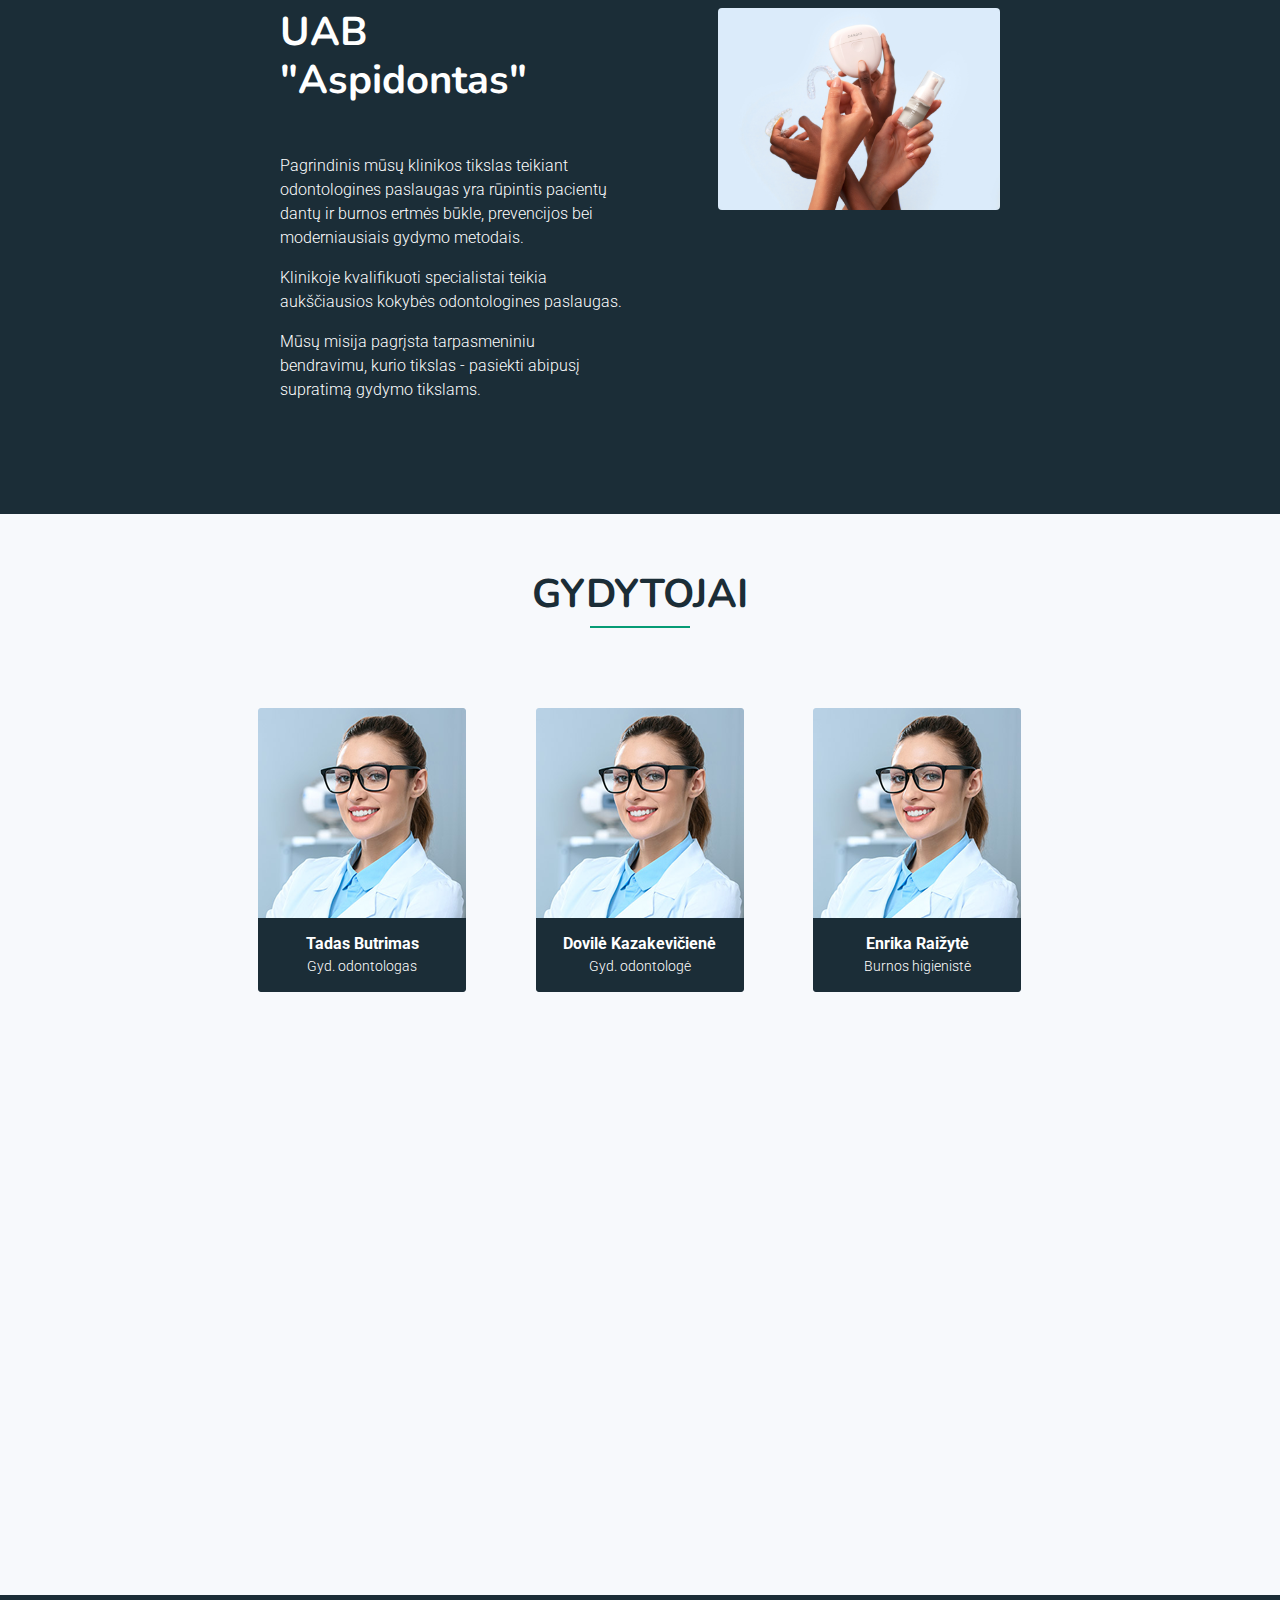
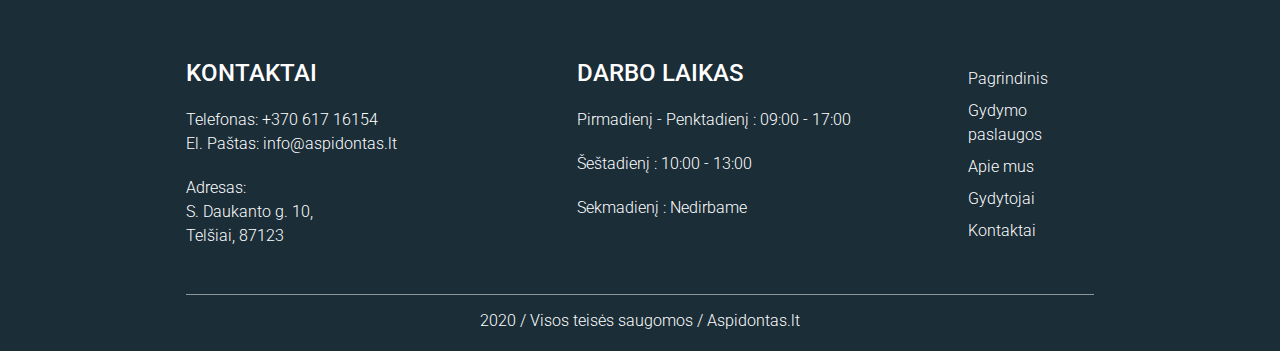
==== commit 0401e0ff: "kontaktai ir logo" ====
--- a/index.html
+++ b/index.html
@@ -24,7 +24,7 @@
     <div class="container-fluid nav-con">
         <nav class="navbar navbar-expand-lg navbar-light mr-auto ml-auto">
             <a class="navbar-brand nav-logo" href="index.html">
-              ASPIDONTAS
+              <img src="img/logo2.png" alt="logo">
             </a>
 
             <button class="navbar-toggler" type="button" data-toggle="collapse" data-target="#navbarNav" aria-controls="navbarNav" aria-expanded="false" aria-label="Toggle navigation">
@@ -44,12 +44,12 @@
                     <a class="nav-link" href="#">GYDYTOJAI</a>                   
                   </li>
                   <li class="nav-item">
-                    <a class="nav-link" href="#">KONTAKTAI</a>                   
+                    <a class="nav-link" href="kontaktai.html">KONTAKTAI</a>                   
                   </li>
                 </ul>
               </div>
           </nav>
-    </div>
+        </div>
     <div class="container-fluid slider-con">
         <div class="row slider-row w-75 mr-auto ml-auto">
             <div class="col-lg-5 slider-text">
@@ -153,7 +153,9 @@
 
     <div class="container-fluid">
       <div class="row justify-content-center">
-        <div class="col-12"><iframe src="https://www.google.com/maps/embed?pb=!1m18!1m12!1m3!1d2231.9581708933497!2d22.252516216053206!3d55.98475398154574!2m3!1f0!2f0!3f0!3m2!1i1024!2i768!4f13.1!3m3!1m2!1s0x46e59f7e87da0247%3A0xd74ac0134aa197ff!2sS.%20Daukanto%20g.%2010%2C%20Tel%C5%A1iai%2087123!5e0!3m2!1sen!2slt!4v1580665740295!5m2!1sen!2slt" width="100%" height="500" frameborder="0" style="border:0;" allowfullscreen=""></iframe></div>
+        <div class="col-12 map">
+          <iframe src="https://www.google.com/maps/embed?pb=!1m18!1m12!1m3!1d2231.9581708933497!2d22.252516216053206!3d55.98475398154574!2m3!1f0!2f0!3f0!3m2!1i1024!2i768!4f13.1!3m3!1m2!1s0x46e59f7e87da0247%3A0xd74ac0134aa197ff!2sS.%20Daukanto%20g.%2010%2C%20Tel%C5%A1iai%2087123!5e0!3m2!1sen!2slt!4v1580665740295!5m2!1sen!2slt" width="100%" height="500" frameborder="0" style="border:0;" allowfullscreen=""></iframe>
+        </div>
       </div>
     </div>
 
--- a/css/styles.css
+++ b/css/styles.css
@@ -39,7 +39,7 @@
 }
 
 .navbar {
-    padding: 10px 0;
+    padding: 5px 0;
 }
 
 .current {
@@ -54,6 +54,14 @@
 .nav-logo {
     font-size: 35px;
     font-weight: bold;
+}
+
+.nav-logo img {
+
+}
+
+.logo-text {
+    margin-top: 10px;
 }
 
 .nav-link {
@@ -224,6 +232,10 @@
 /************  ZEMELAPIS  ***********/
 /************************************/
 
+.map {
+    padding-left: 0px;
+    padding-right: 0px;
+}
 
 
 /************************************/
@@ -268,4 +280,13 @@
     padding-top: 15px;
     font-weight: 300;
     text-align: center;
+}
+
+/************************************/
+/*******  KONTAKTAI VIDINIS  ********/
+/************************************/
+
+.kontaktai-img img {
+    width: 100%;
+    margin-bottom: 30px;
 }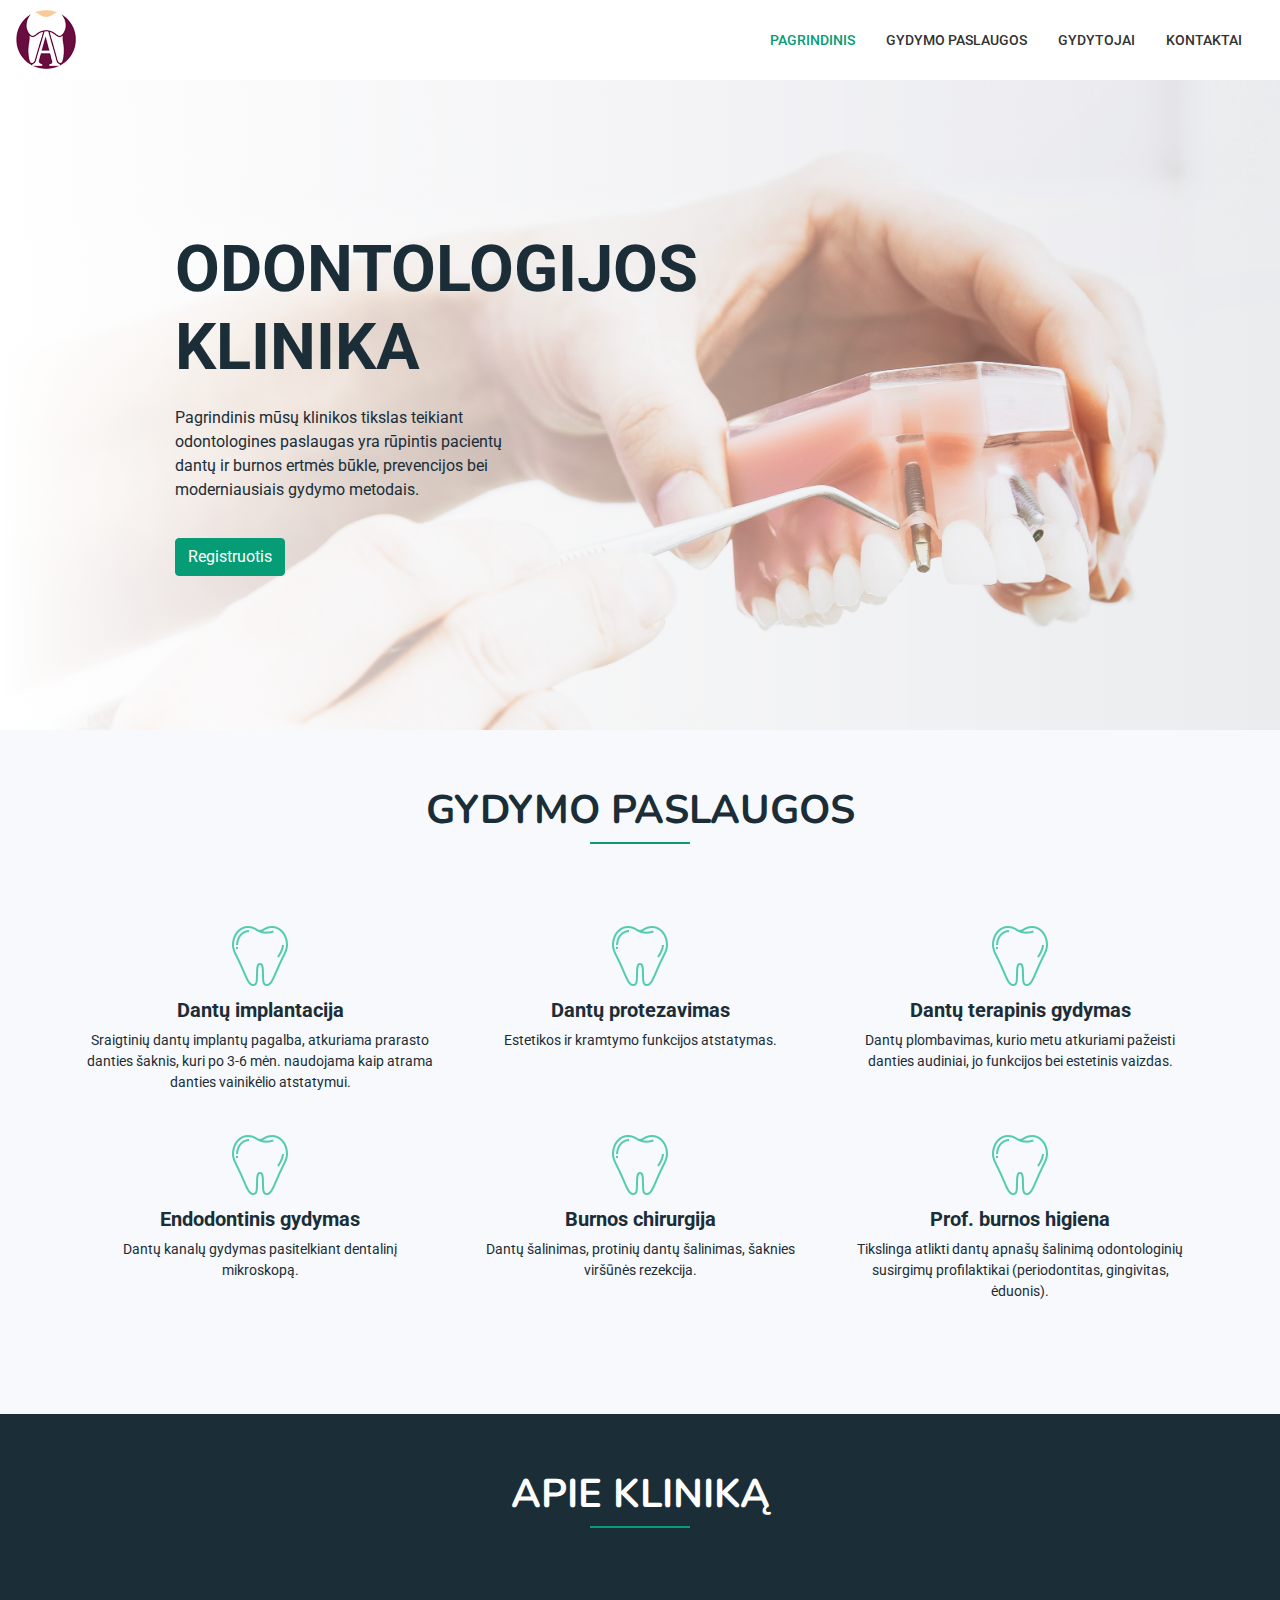
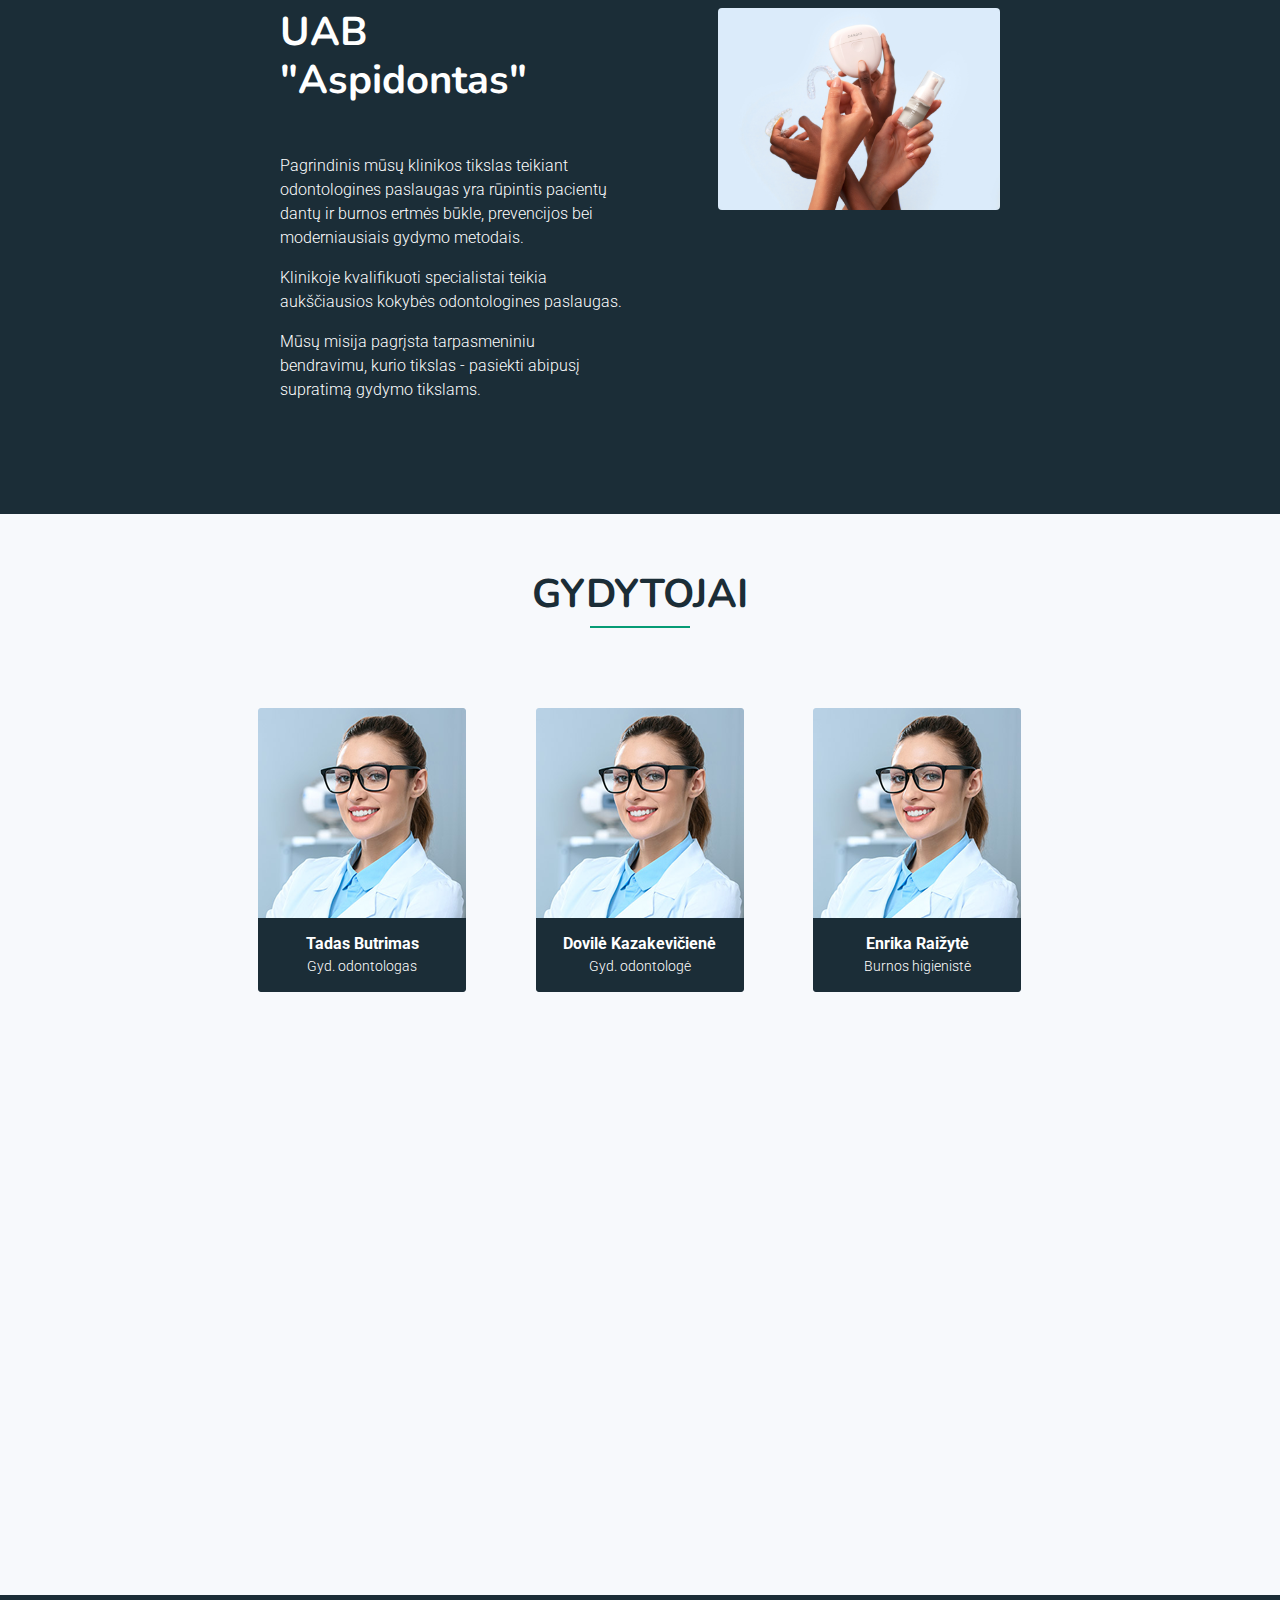
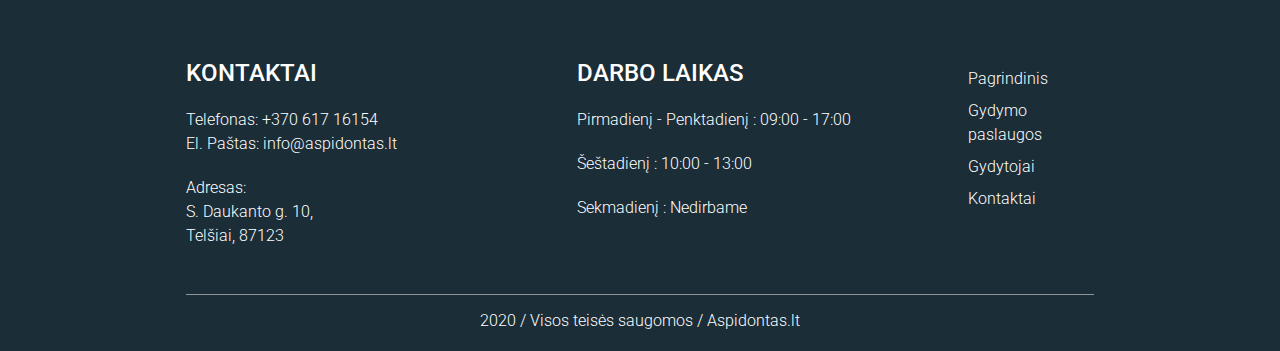
==== commit 2790983b: "responsive" ====
--- a/index.html
+++ b/index.html
@@ -13,10 +13,12 @@
     integrity="sha384-Vkoo8x4CGsO3+Hhxv8T/Q5PaXtkKtu6ug5TOeNV6gBiFeWPGFN9MuhOf23Q9Ifjh" crossorigin="anonymous">
   <link rel="stylesheet" type="text/css" href="css/styles.css" />
   <link rel="stylesheet" type="text/css" href="css/spacing.css" />
+  <link rel="stylesheet" type="text/css" href="css/queries.css" />
   <link
     href="https://fonts.googleapis.com/css?family=Roboto:100,300,400,500,700,900&display=swap"
     rel="stylesheet" />
-    <link href="https://fonts.googleapis.com/css?family=Nunito:300,400,700&display=swap&subset=latin-ext" rel="stylesheet">
+  <link href="https://fonts.googleapis.com/css?family=Nunito:300,400,700&display=swap&subset=latin-ext" rel="stylesheet">
+  <link rel="icon" href="/img/favicon-32x32.png" type="image/x-icon"/>
 
 </head>
 
@@ -24,7 +26,7 @@
     <div class="container-fluid nav-con">
         <nav class="navbar navbar-expand-lg navbar-light mr-auto ml-auto">
             <a class="navbar-brand nav-logo" href="index.html">
-              <img src="img/logo2.png" alt="logo">
+              <img src="img/logo3.png" alt="logo">
             </a>
 
             <button class="navbar-toggler" type="button" data-toggle="collapse" data-target="#navbarNav" aria-controls="navbarNav" aria-expanded="false" aria-label="Toggle navigation">
@@ -51,12 +53,12 @@
           </nav>
         </div>
     <div class="container-fluid slider-con">
-        <div class="row slider-row w-75 mr-auto ml-auto">
-            <div class="col-lg-5 slider-text">
+        <div class="row slider-row w-75 mr-auto ml-auto mobile-slider">
+            <div class="col-lg-5 slider-text mobile-slider-text">
                 <h1>Odontologijos klinika</h1>
-                <p>Lorem ipsum dolor sit, amet consectetur adipisicing elit. Suscipit iste perspiciatis perferendis quo harum sed eaque! In voluptas, sapiente inventore magni eligendi omnis dolores reiciendis.
+                <p>Pagrindinis mūsų klinikos tikslas teikiant odontologines paslaugas yra rūpintis pacientų dantų ir burnos ertmės būkle, prevencijos bei moderniausiais gydymo metodais.
                 </p>
-                <button type="button" class="btn btn-primary">Registruotis</button>
+                <button type="button" class="btn btn-primary" href="kontaktai.html">Registruotis</button>
             </div>
         </div>
     </div>
@@ -111,21 +113,21 @@
         </div>
         <div class="line mb-8"></div>
       </div>
-      <div class="row w-60 mr-auto ml-auto">
-        <div class="col-md-6 about-text">
+      <div class="row w-60 mr-auto ml-auto mobile-about">
+        <div class="col-lg-6 about-text">
           <h1>UAB "Aspidontas"</h1>
           <p class="text-1">Pagrindinis mūsų klinikos tikslas teikiant odontologines paslaugas yra rūpintis pacientų dantų ir burnos ertmės būkle, prevencijos bei moderniausiais gydymo metodais. </p>
           <p>Klinikoje kvalifikuoti specialistai teikia aukščiausios kokybės odontologines paslaugas.</p>
           <p>Mūsų misija pagrįsta tarpasmeniniu bendravimu, kurio tikslas - pasiekti abipusį supratimą gydymo tikslams.</p>
           
         </div>
-        <div class="col-md-5 about-img ml-auto">
+        <div class="col-lg-5 about-img ml-auto">
           <img src="img/apie-mus.jpg" alt="about-us image">
         </div>
       </div>
     </div>
 
-    <div class="container pt-6 pb-10">
+    <div class="container pt-6 pb-10 tablet">
       <div class="row justify-content-center">
         <div class="heading w-100">
           <h1>Gydytojai</h1>
@@ -160,8 +162,8 @@
     </div>
 
     <div class="container-fluid pt-6 pb-6 about">
-      <div class="row w-75 mr-auto ml-auto mt-2">
-        <div class="col-md-5 left-footer">
+      <div class="row w-75 mr-auto ml-auto mt-2 tablet-footer mobile-footer">
+        <div class="col-md-5 left-footer tablet-col-4">
           <h4>Kontaktai</h4>
           <p>
             Telefonas: +370 617 16154 <br />
@@ -173,19 +175,18 @@
             Telšiai, 87123
           </p>
         </div>
-        <div class="col-md-5 middle-footer">
+        <div class="col-md-5 middle-footer tablet-col-4">
           <h4>Darbo laikas</h4>
           <p> Pirmadienį - Penktadienį : 09:00 - 17:00</p>
           <p>Šeštadienį : 10:00 - 13:00</p>
           <p> Sekmadienį : Nedirbame</p>
         </div>
-        <div class="col-md-2 right-footer">
+        <div class="col-md-2 right-footer tablet-col-4">
           <ul>
-            <li><a href="#">Pagrindinis</a></li>
-            <li><a href="#">Gydymo paslaugos</a></li>
-            <li><a href="#">Apie mus</a></li>
+            <li><a href="index.html">Pagrindinis</a></li>
+            <li><a href="paslaugos.html">Gydymo paslaugos</a></li>
             <li><a href="#">Gydytojai</a></li>
-            <li><a href="#">Kontaktai</a></li>
+            <li><a href="kontaktai.html">Kontaktai</a></li>
           </ul>
         </div>
         
--- a/css/queries.css
+++ b/css/queries.css
@@ -0,0 +1,316 @@
+@media all and (max-width: 1200px) and (min-width: 992px) {
+   
+}
+
+@media all and (max-width: 992px) and (min-width: 768px) {
+   .nav-con {
+       padding-left: 50px;
+       padding-right: 50px;
+   }
+
+   .slider-con {
+       background-position: center;
+   }
+
+   .about-text h1 {
+       text-align: center;
+   }
+
+   .about-text {
+       text-align: justify
+   }
+
+   .doctors img {
+       height: 80%;
+   }
+
+   .doctor-name,
+   .dovile {
+       top: 65%;
+       left: 57%;
+       font-size: 12px;
+       width: 200%;
+   }
+
+   .doctor-ocupation {
+       top: 73%;
+       left: 57%;
+       font-size: 12px;
+       width: 200%;
+   }
+
+   .tablet {
+       padding-bottom: 3rem;
+   }
+
+   .tablet-footer {
+       width: 100%!important;
+   }
+
+   .tablet-col-4 {
+       flex: 0 0 33.33%;
+       max-width: 33.33%;
+   }
+}
+
+@media all and (max-width: 768px) and (min-width: 576px) {
+
+    .nav-con {
+        padding-left: 50px;
+        padding-right: 50px;
+    }
+
+    .slider-con {
+        background-position: center;
+    }
+
+    .slider-text h1 {
+        font-size: 50px;
+    }
+
+    .about-text h1 {
+        text-align: center;
+    }
+
+    .about-text {
+        text-align: justify
+    }
+
+    .doctors {
+        margin-bottom: 10px;
+    }
+
+}
+
+@media all and (max-width: 576px) and (min-width: 375px){
+
+    .nav-con {
+        padding-left: 30px;
+        padding-right: 30px;
+    }
+
+    .slider-con {
+        background-position: 65% 0%;
+        height: 60vh;
+    }
+
+    .slider-text {
+        text-align: center;
+    }
+
+    .slider-text p {
+        margin-top: 40px;
+        text-align: center;
+        padding-left: 30px;
+        padding-right: 30px;
+    }
+
+    .slider-text h1 {
+        font-size: 43px;
+        font-weight: 900;
+        text-align: center;
+    }
+
+    .slider-text button {
+        margin-top: 30px;
+    }
+
+    .mobile-slider {
+        width: 97%!important;
+    }
+
+    .mobile-slider-text {
+        padding-left: 3px;
+        padding-right: 3px;
+    }
+
+    .about-text h1 {
+        text-align: center;
+        font-size: 24px;
+    }
+
+    .mobile-about {
+        width: 90%;
+    }
+
+    .about-text {
+        text-align: justify
+    }
+
+    .doctors {
+        margin-bottom: 10px;
+    }
+
+    .mobile-footer {
+        width: 90%!important;
+    }
+
+    .left-footer,
+    .middle-footer {
+        margin-bottom: 30px;
+    }
+
+}
+
+@media all and (max-width: 375px) and (min-width: 320px) {
+
+    .nav-con {
+        padding-left: 30px;
+        padding-right: 30px;
+    }
+
+    .slider-con {
+        background-position: 60% 0%;
+        height: 60vh;
+    }
+
+    .slider-text {
+        text-align: center;
+    }
+
+    .slider-text p {
+        margin-top: 30px;
+        font-size: 16px;
+        text-align: center;
+        padding-left: 30px;
+        padding-right: 30px;
+    }
+
+    .slider-text h1 {
+        margin-top: 30px;
+        font-size: 42px;
+        font-weight: 900;
+        text-align: center;
+    }
+
+    .slider-text button {
+        margin-top: 20px;
+    }
+
+    .mobile-slider {
+        width: 97%!important;
+    }
+
+    .mobile-slider-text {
+        padding-left: 3px;
+        padding-right: 3px;
+    }
+
+    .heading h1 {
+        font-size: 30px;
+    }
+
+    .about-text h1 {
+        text-align: center;
+        font-size: 24px;
+    }
+
+    .mobile-about {
+        width: 90%;
+    }
+
+    .about-text {
+        text-align: justify
+    }
+
+    .doctors {
+        margin-bottom: 10px;
+    }
+
+    .doctor-name,
+    .doctor-ocupation {
+        width: 200%;
+    }
+
+
+    .mobile-footer {
+        width: 90%!important;
+    }
+
+    .left-footer,
+    .middle-footer {
+        margin-bottom: 30px;
+    }
+
+}
+
+@media all and (max-width: 320px) {
+    .nav-con {
+        padding-left: 30px;
+        padding-right: 30px;
+    }
+
+    .slider-con {
+        background-position: 60% 0%;
+        height: 60vh;
+    }
+
+    .slider-text {
+        text-align: center;
+    }
+
+    .slider-text p {
+        margin-top: 30px;
+        font-size: 14px;
+        text-align: center;
+        padding-left: 30px;
+        padding-right: 30px;
+    }
+
+    .slider-text h1 {
+        margin-top: 30px;
+        font-size: 35px;
+        font-weight: 900;
+        text-align: center;
+    }
+
+    .slider-text button {
+        margin-top: 10px;
+    }
+
+    .mobile-slider {
+        width: 97%!important;
+    }
+
+    .mobile-slider-text {
+        padding-left: 3px;
+        padding-right: 3px;
+    }
+
+    .heading h1 {
+        font-size: 30px;
+    }
+
+    .about-text h1 {
+        text-align: center;
+        font-size: 24px;
+    }
+
+    .mobile-about {
+        width: 90%;
+    }
+
+    .about-text {
+        text-align: justify
+    }
+
+    .doctors {
+        margin-bottom: 10px;
+    }
+
+    .doctor-name,
+    .doctor-ocupation {
+        width: 200%;
+    }
+
+
+    .mobile-footer {
+        width: 90%!important;
+    }
+
+    .left-footer,
+    .middle-footer {
+        margin-bottom: 30px;
+    }
+
+}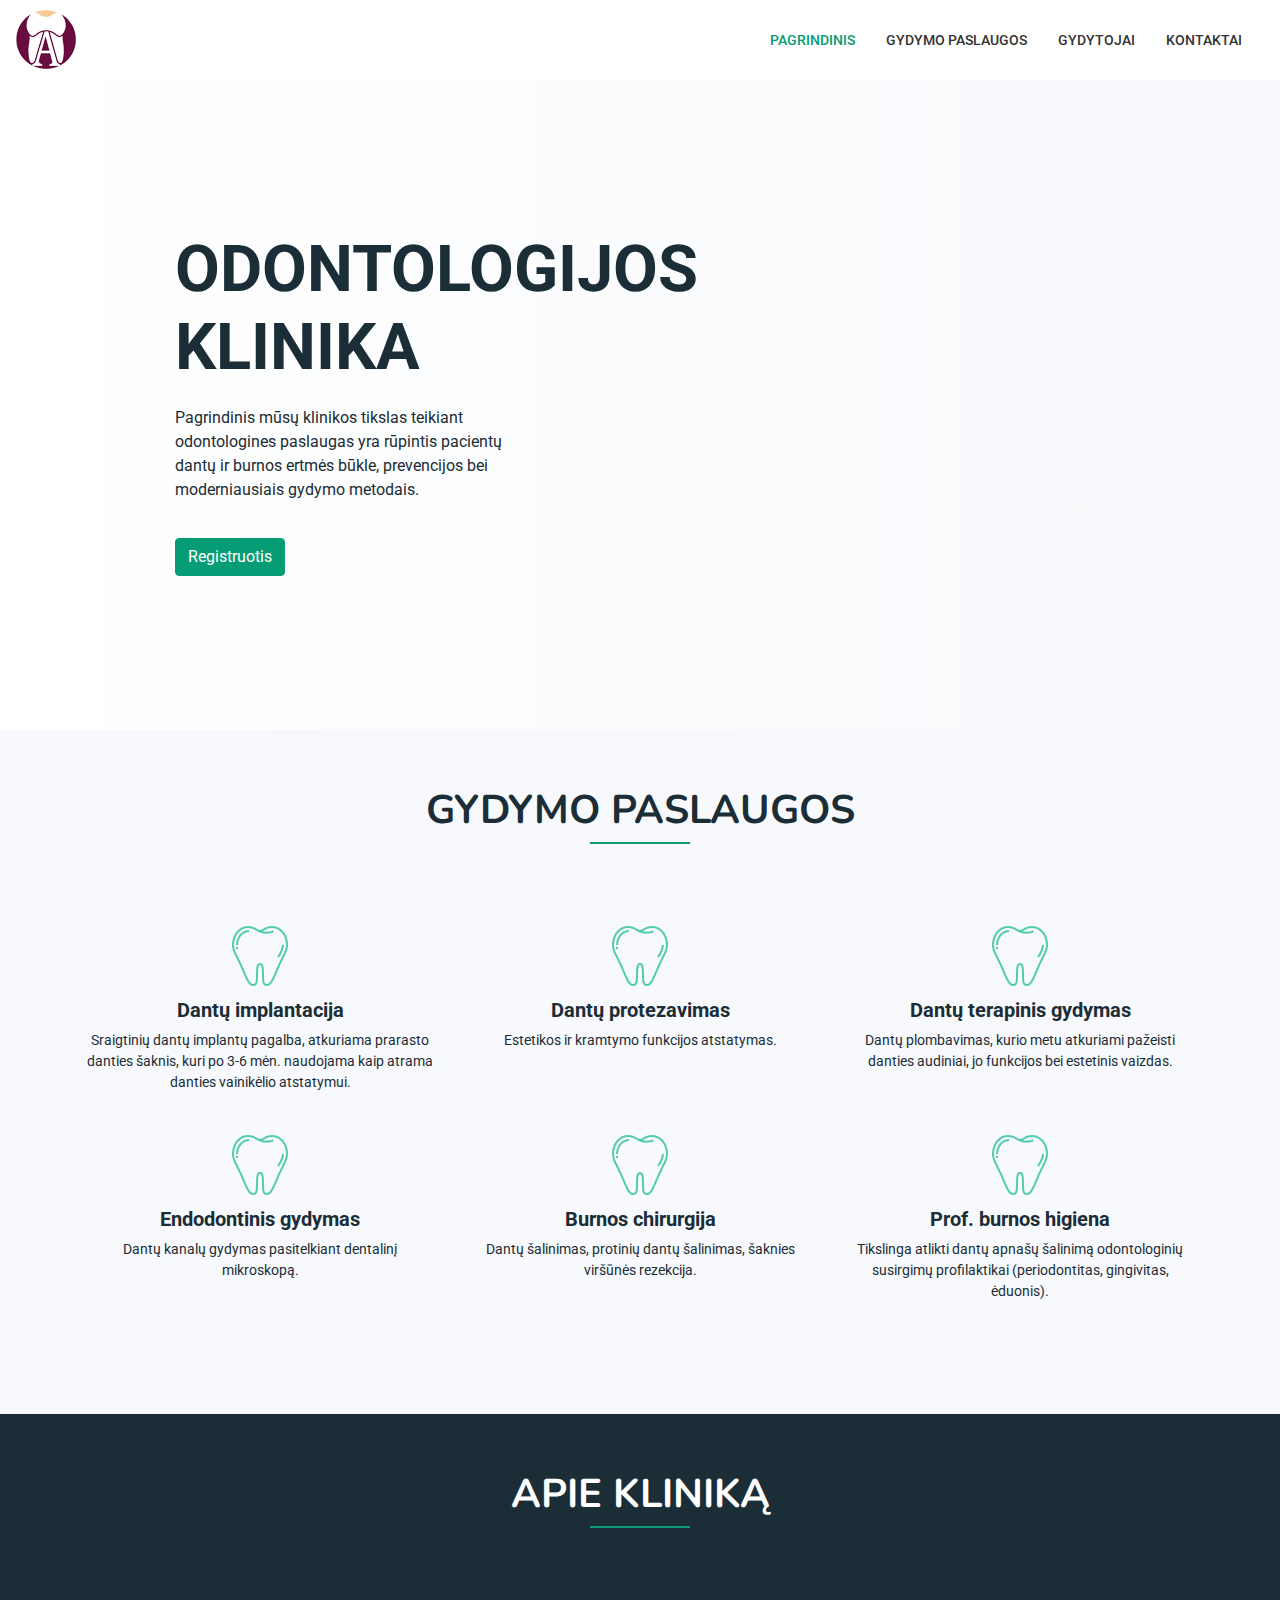
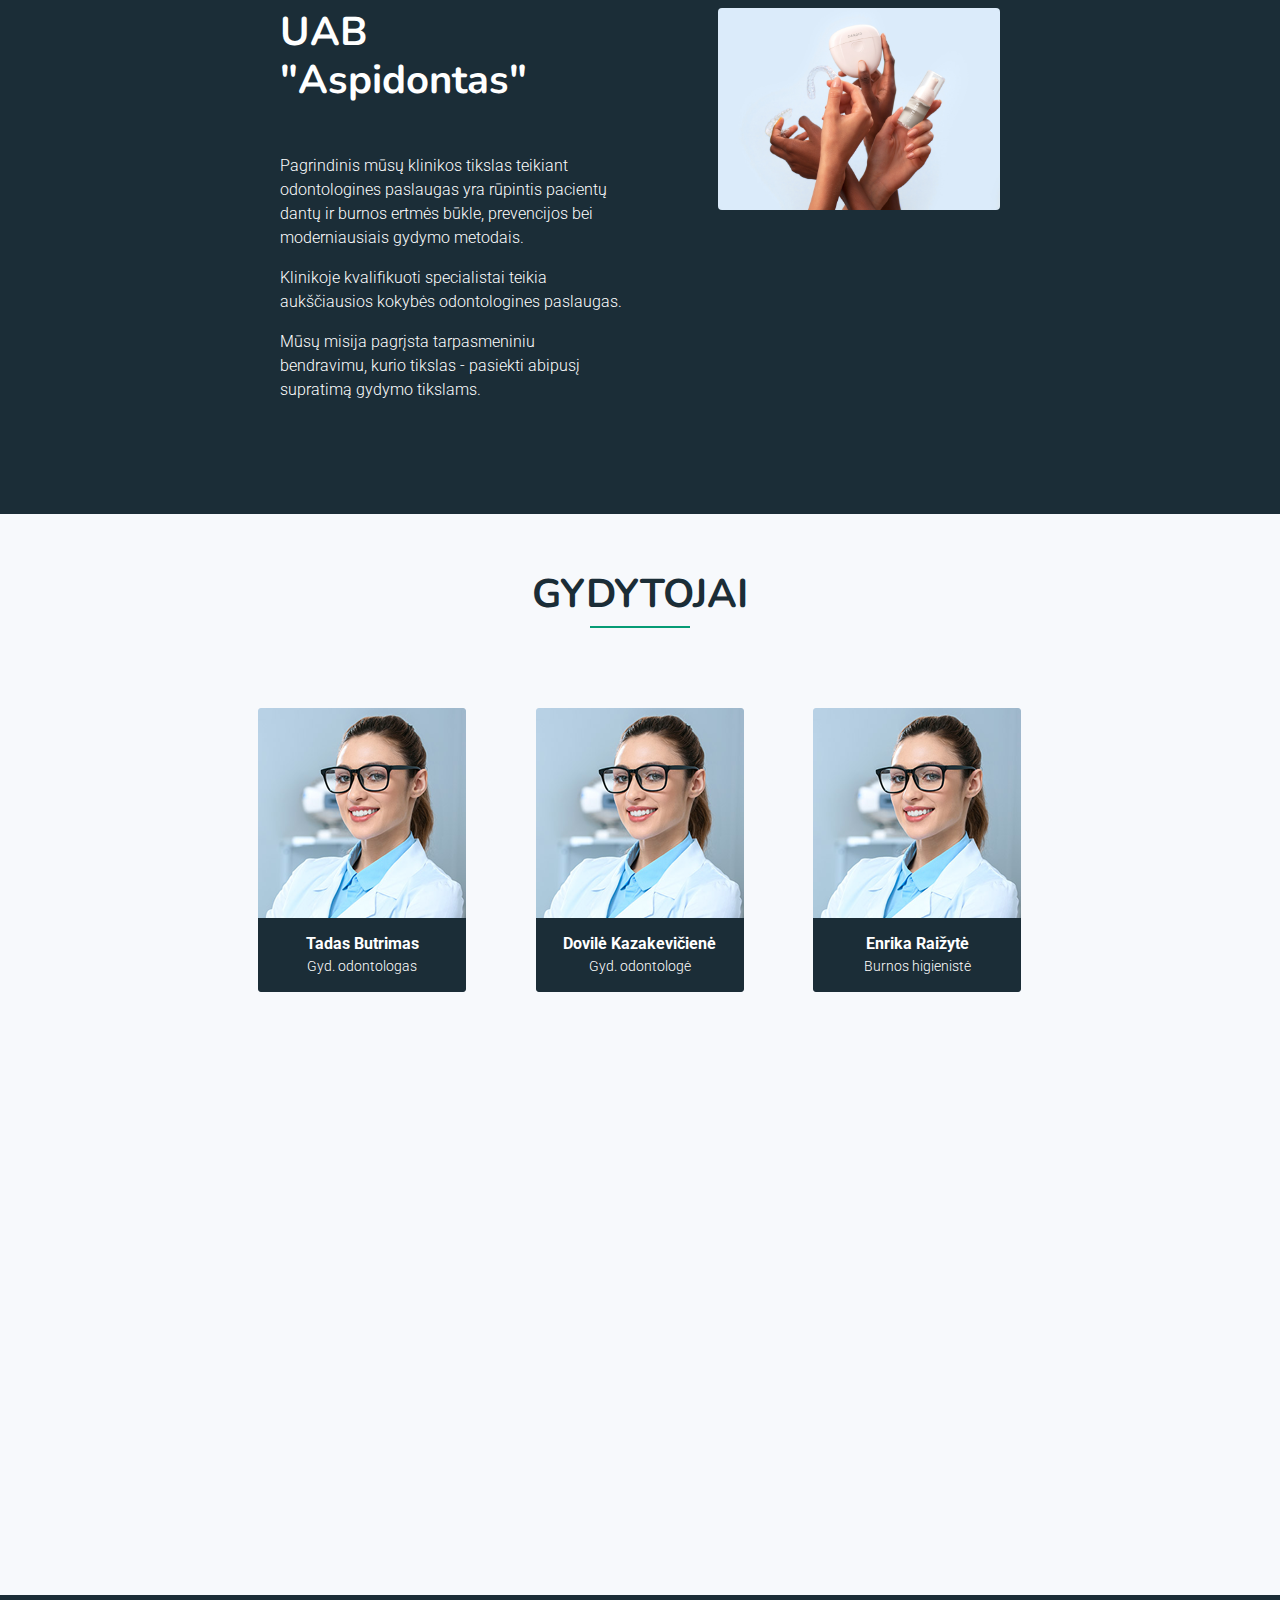
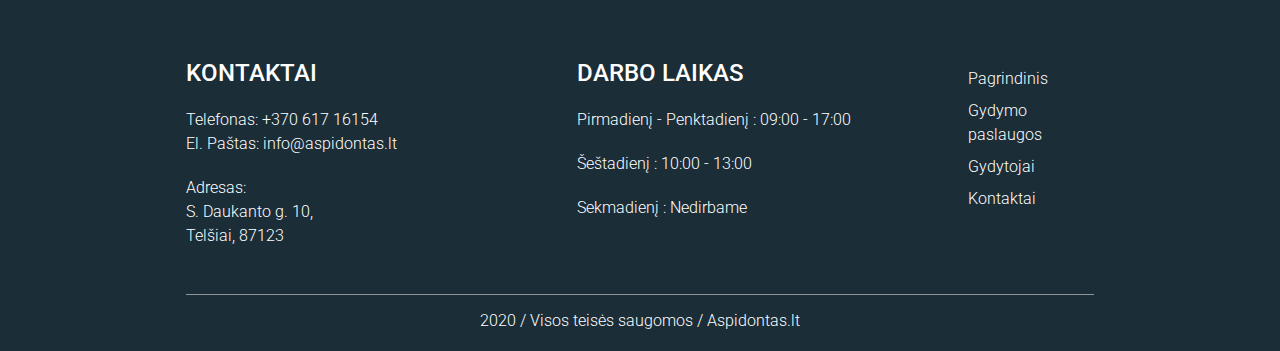
==== commit b18c3a84: "adjust responsive" ====
--- a/index.html
+++ b/index.html
@@ -18,7 +18,7 @@
     href="https://fonts.googleapis.com/css?family=Roboto:100,300,400,500,700,900&display=swap"
     rel="stylesheet" />
   <link href="https://fonts.googleapis.com/css?family=Nunito:300,400,700&display=swap&subset=latin-ext" rel="stylesheet">
-  <link rel="icon" href="/img/favicon-32x32.png" type="image/x-icon"/>
+  <link rel="icon" href="./img/favicon-32x32.png" type="image/x-icon"/>
 
 </head>
 
@@ -26,7 +26,7 @@
     <div class="container-fluid nav-con">
         <nav class="navbar navbar-expand-lg navbar-light mr-auto ml-auto">
             <a class="navbar-brand nav-logo" href="index.html">
-              <img src="img/logo3.png" alt="logo">
+              <img src="./img/logo3.png" alt="logo">
             </a>
 
             <button class="navbar-toggler" type="button" data-toggle="collapse" data-target="#navbarNav" aria-controls="navbarNav" aria-expanded="false" aria-label="Toggle navigation">
@@ -72,34 +72,34 @@
       </div>
         <div class="row text-center">
           <div class="col-md-4 services-list">
-            <img src="/img/tooth.png" alt="tooth icon">
+            <img src="./img/tooth.png" alt="tooth icon">
             <h5>Dantų implantacija</h5>
             <p>Sraigtinių dantų implantų pagalba, atkuriama prarasto danties šaknis, kuri po 3-6 mėn. naudojama kaip atrama danties vainikėlio atstatymui.</p>
           </div>
           <div class="col-md-4 services-list">
-            <img src="/img/tooth.png" alt="tooth icon">
+            <img src="./img/tooth.png" alt="tooth icon">
             <h5>Dantų protezavimas</h5>
             <p>Estetikos ir kramtymo funkcijos atstatymas.</p>
           </div>
           <div class="col-md-4 services-list">
-            <img src="/img/tooth.png" alt="tooth icon">
+            <img src="./img/tooth.png" alt="tooth icon">
             <h5>Dantų terapinis gydymas</h5>
             <p>Dantų plombavimas, kurio metu atkuriami pažeisti danties audiniai, jo funkcijos bei estetinis vaizdas.</p>
           </div>
         </div>
         <div class="row text-center mt-4">
           <div class="col-md-4 services-list">
-            <img src="/img/tooth.png" alt="tooth icon">
+            <img src="./img/tooth.png" alt="tooth icon">
             <h5>Endodontinis gydymas</h5>
             <p>Dantų kanalų gydymas pasitelkiant dentalinį mikroskopą.</p>
           </div>
           <div class="col-md-4 services-list">
-            <img src="/img/tooth.png" alt="tooth icon">
+            <img src="./img/tooth.png" alt="tooth icon">
             <h5>Burnos chirurgija</h5>
             <p>Dantų šalinimas, protinių dantų šalinimas, šaknies viršūnės rezekcija.</p>
           </div>
           <div class="col-md-4 services-list">
-            <img src="/img/tooth.png" alt="tooth icon">
+            <img src="./img/tooth.png" alt="tooth icon">
             <h5>Prof. burnos higiena </h5>
             <p>Tikslinga atlikti dantų apnašų šalinimą odontologinių susirgimų profilaktikai (periodontitas, gingivitas, ėduonis).</p>
           </div>
@@ -122,7 +122,7 @@
           
         </div>
         <div class="col-lg-5 about-img ml-auto">
-          <img src="img/apie-mus.jpg" alt="about-us image">
+          <img src="./img/apie-mus.jpg" alt="about-us image">
         </div>
       </div>
     </div>
@@ -136,17 +136,17 @@
       </div>
       <div class="row w-75 text-center mr-auto ml-auto">
         <div class="col-md-4 doctors">
-          <img src="/img/doctor.png" alt="doctor">
+          <img src="./img/doctor.png" alt="doctor">
           <div class="doctor-name">Tadas Butrimas</div>
           <div class="doctor-ocupation">Gyd. odontologas</div>
         </div>
         <div class="col-md-4 doctors">
-          <img src="/img/doctor.png" alt="doctor">
+          <img src="./img/doctor.png" alt="doctor">
           <div class="doctor-name dovile">Dovilė Kazakevičienė</div>
           <div class="doctor-ocupation">Gyd. odontologė</div>
         </div>
         <div class="col-md-4 doctors">
-          <img src="/img/doctor.png" alt="doctor">
+          <img src="./img/doctor.png" alt="doctor">
           <div class="doctor-name">Enrika Raižytė</div>
           <div class="doctor-ocupation">Burnos higienistė</div>
         </div>
--- a/css/styles.css
+++ b/css/styles.css
@@ -88,7 +88,7 @@
 .slider-con {
     padding: 0;
     height: 650px;
-    background-image: linear-gradient(to right, #fff, rgba(255, 255, 255, 0)), url(/img/header3.jpg);
+    background-image: linear-gradient(to right, #fff, rgba(255, 255, 255, 0)), url(./img/header3.jpg);
     background-size: cover;
     background-position: left;
     display: flex;
